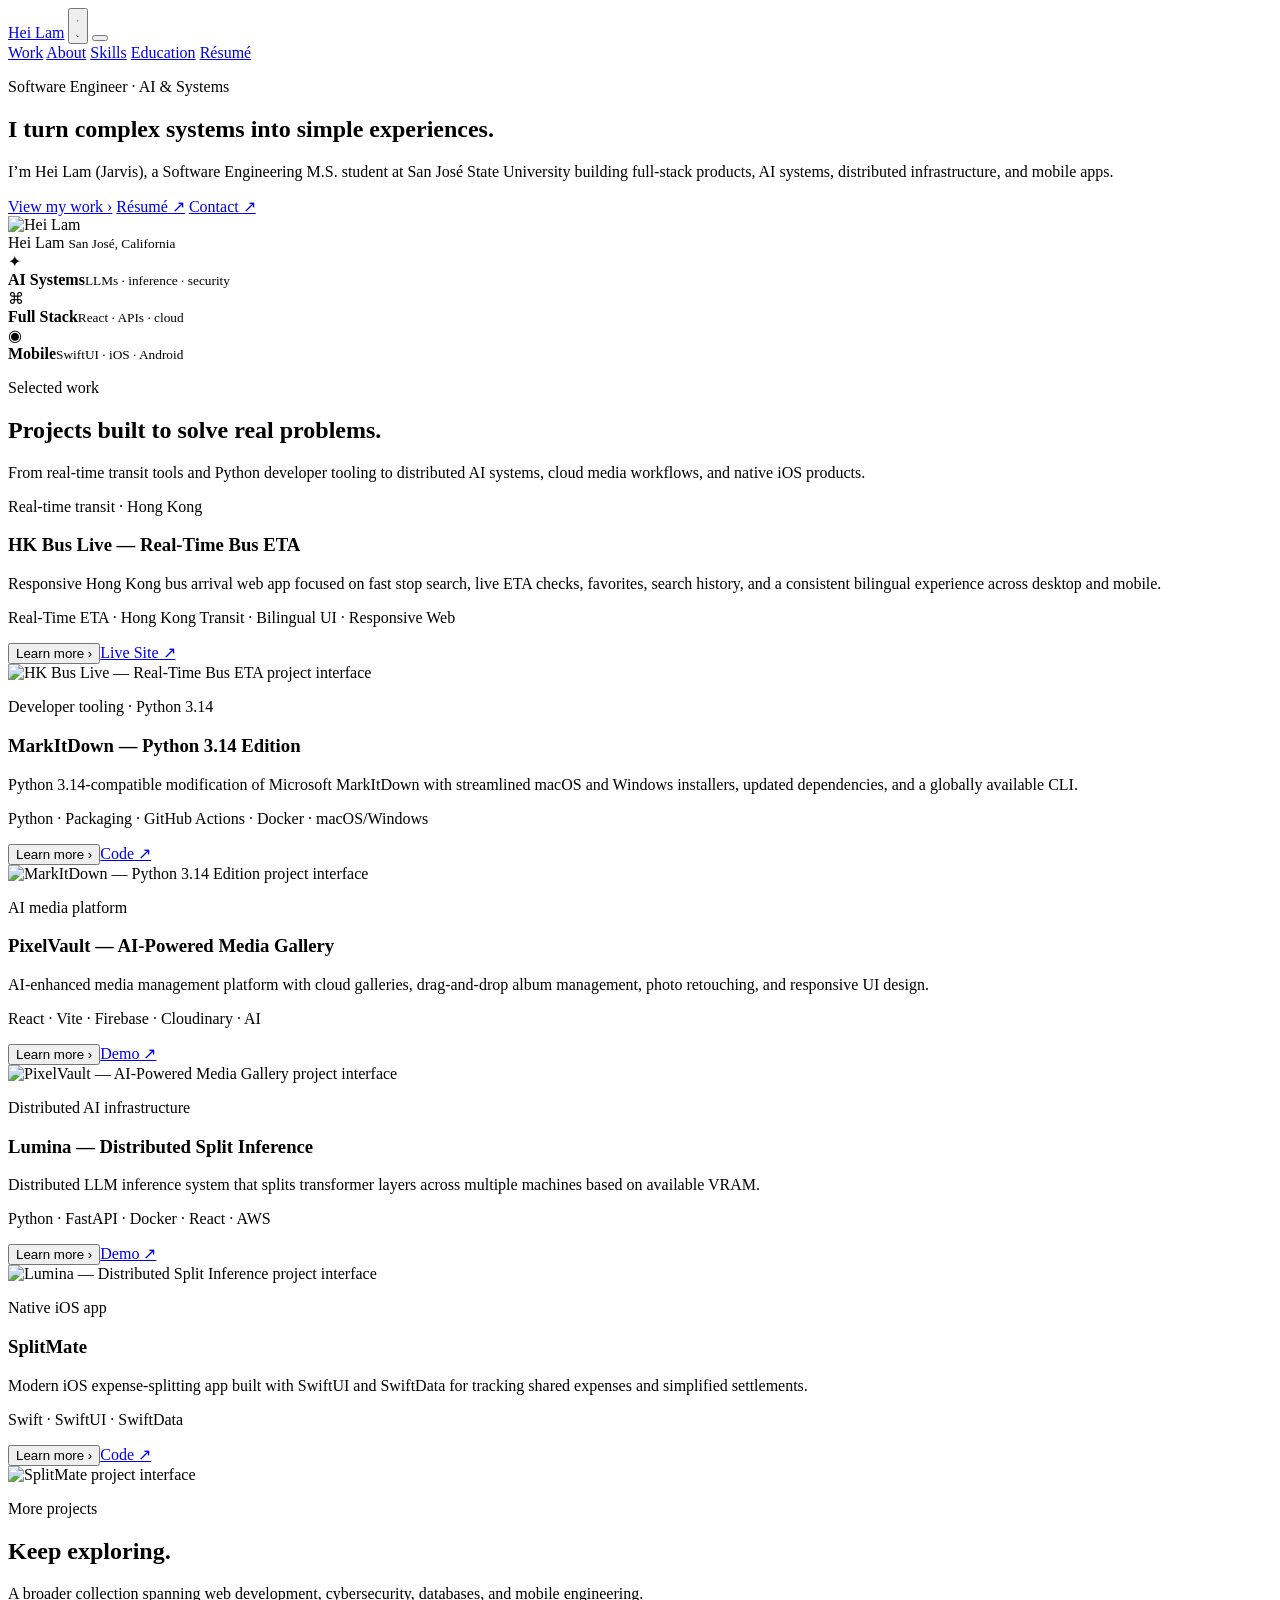
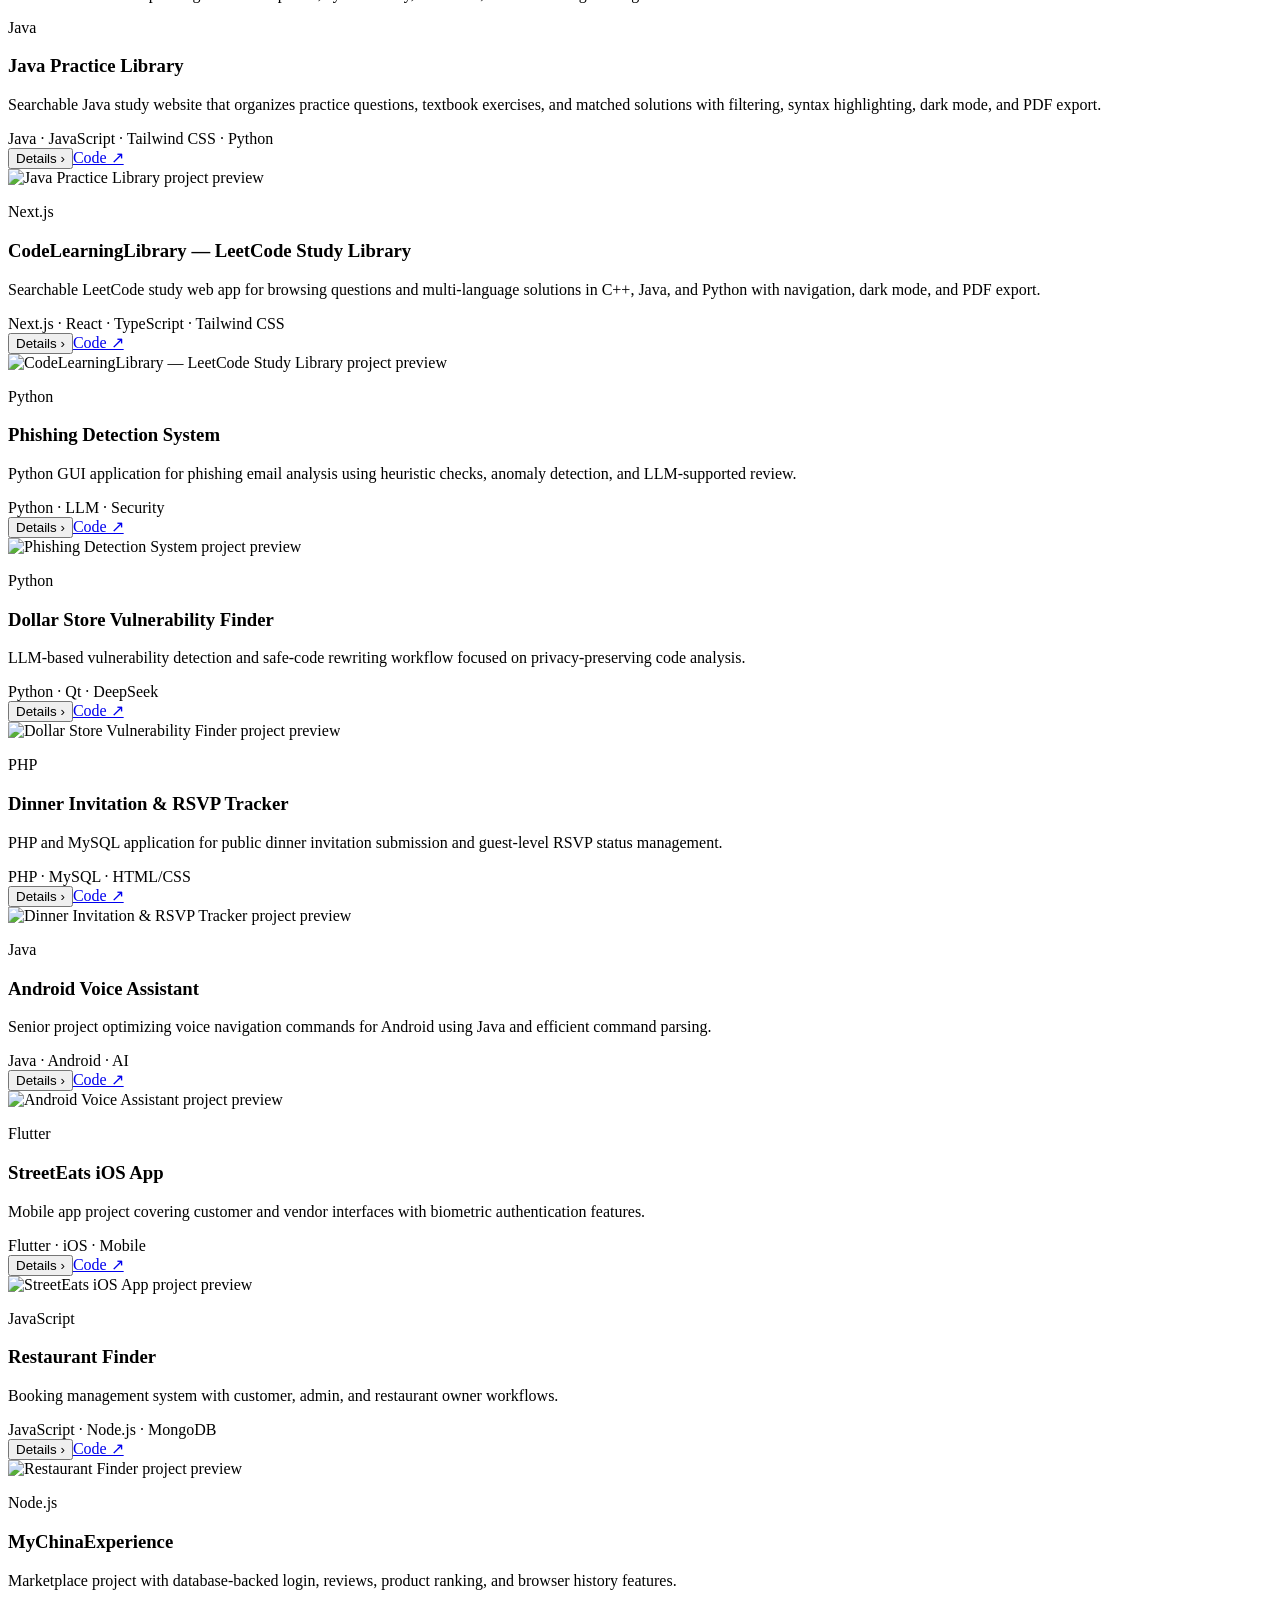
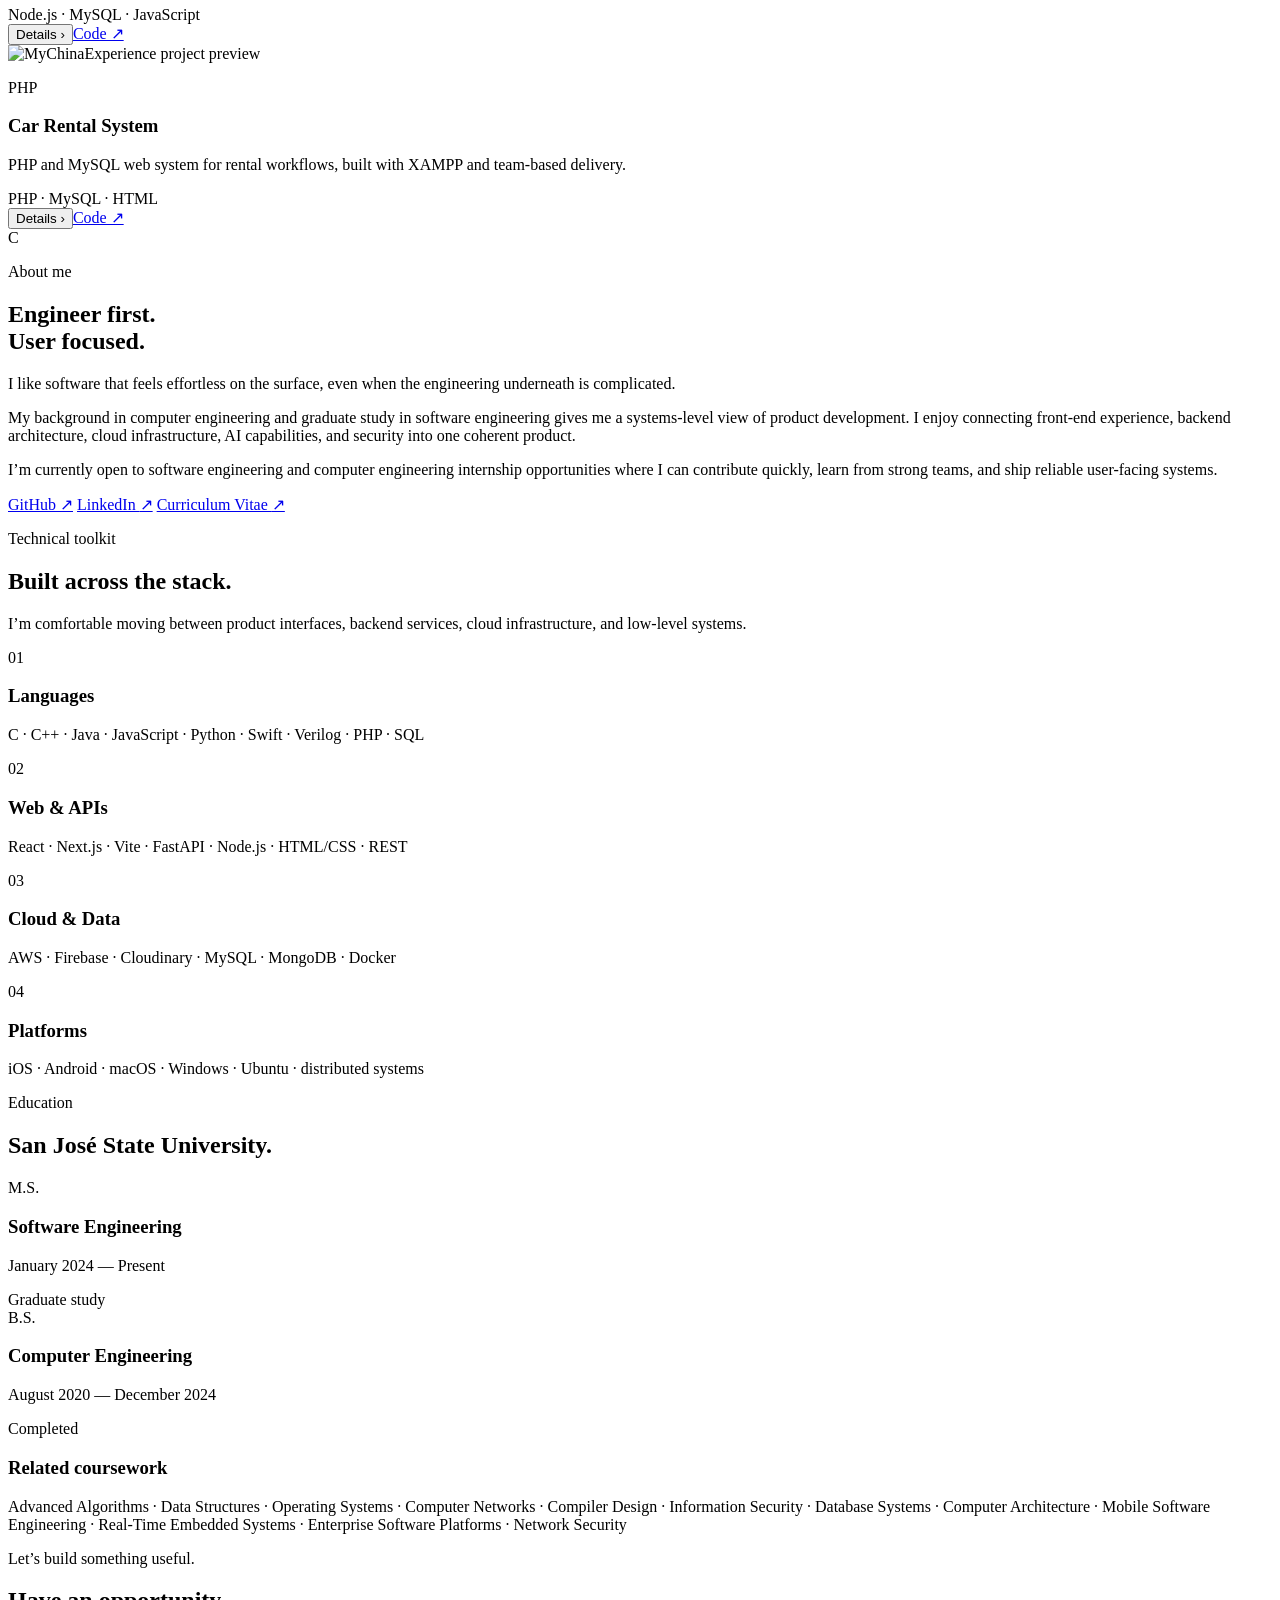
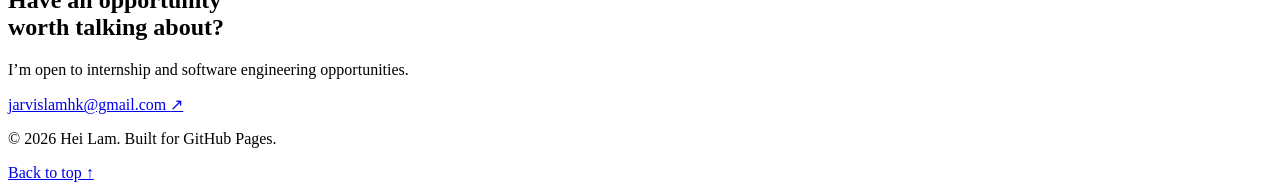
==== index.html @ e93cf6e6 "update" ====
<!DOCTYPE html>
<html lang="en">
<head>
  <meta charset="UTF-8" />
  <meta name="viewport" content="width=device-width, initial-scale=1.0" />
  <meta name="description" content="Hei Lam (Jarvis) — software engineer building AI, cloud, web, mobile, and distributed systems." />
  <meta name="theme-color" content="#f5f5f7" />
  <script>
    (() => {
      const saved = localStorage.getItem('portfolio-theme');
      const preferred = window.matchMedia('(prefers-color-scheme: dark)').matches ? 'dark' : 'light';
      document.documentElement.dataset.theme = saved || preferred;
    })();
  </script>
  <title>Hei Lam — Software Engineer</title>
  <link rel="stylesheet" href="style.css" />
</head>
<body>
  <header class="global-nav" id="top">
    <nav class="nav-shell" aria-label="Main navigation">
      <a class="wordmark" href="#top" aria-label="Hei Lam home">Hei Lam</a>
      <button class="theme-toggle" id="themeToggle" type="button" aria-label="Switch to dark mode" title="Switch to dark mode">
        <svg class="theme-icon theme-icon-sun" viewBox="0 0 24 24" aria-hidden="true">
          <circle cx="12" cy="12" r="3.5"></circle>
          <path d="M12 2v2.2M12 19.8V22M4.93 4.93l1.56 1.56M17.51 17.51l1.56 1.56M2 12h2.2M19.8 12H22M4.93 19.07l1.56-1.56M17.51 6.49l1.56-1.56"></path>
        </svg>
        <svg class="theme-icon theme-icon-moon" viewBox="0 0 24 24" aria-hidden="true">
          <path d="M20.2 15.3A8.4 8.4 0 0 1 8.7 3.8 8.4 8.4 0 1 0 20.2 15.3Z"></path>
        </svg>
      </button>
      <button class="nav-toggle" id="navToggle" aria-expanded="false" aria-controls="navLinks" aria-label="Open navigation">
        <span></span><span></span>
      </button>
      <div class="nav-links" id="navLinks">
        <a href="#work">Work</a>
        <a href="#about">About</a>
        <a href="#skills">Skills</a>
        <a href="#education">Education</a>
        <a href="resume.html" target="_blank" rel="noopener">Résumé</a>
      </div>
    </nav>
  </header>

  <main>
    <section class="hero section" aria-labelledby="hero-title">
      <div class="hero-copy reveal">
        <p class="kicker">Software Engineer · AI & Systems</p>
        <h1 id="hero-title">I turn complex systems into <span class="gradient-text">simple experiences.</span></h1>
        <p class="hero-lede">I’m Hei Lam (Jarvis), a Software Engineering M.S. student at San José State University building full-stack products, AI systems, distributed infrastructure, and mobile apps.</p>
        <div class="hero-links">
          <a class="link-pill primary-pill" href="#work">View my work <span aria-hidden="true">›</span></a>
          <a class="text-link" href="resume.pdf" target="_blank" rel="noopener">Résumé <span aria-hidden="true">↗</span></a>
          <a class="text-link" href="mailto:jarvislamhk@gmail.com">Contact <span aria-hidden="true">↗</span></a>
        </div>
      </div>

      <div class="hero-stage reveal" aria-label="Portrait and technical focus areas">
        <div class="hero-halo hero-halo-one"></div>
        <div class="hero-halo hero-halo-two"></div>
        <div class="portrait-frame">
          <img src="headshot.jpg" alt="Hei Lam" />
          <div class="portrait-caption">
            <span>Hei Lam</span>
            <small>San José, California</small>
          </div>
        </div>
        <div class="floating-card card-ai">
          <span class="floating-icon">✦</span>
          <div><strong>AI Systems</strong><small>LLMs · inference · security</small></div>
        </div>
        <div class="floating-card card-stack">
          <span class="floating-icon">⌘</span>
          <div><strong>Full Stack</strong><small>React · APIs · cloud</small></div>
        </div>
        <div class="floating-card card-mobile">
          <span class="floating-icon">◉</span>
          <div><strong>Mobile</strong><small>SwiftUI · iOS · Android</small></div>
        </div>
      </div>
    </section>

    <section class="work-section" id="work" aria-labelledby="work-title">
      <div class="section-heading content-width reveal">
        <p class="kicker">Selected work</p>
        <h2 id="work-title">Projects built to solve real problems.</h2>
        <p>From real-time transit tools and Python developer tooling to distributed AI systems, cloud media workflows, and native iOS products.</p>
      </div>
      <div class="feature-stack" id="featuredProjects"></div>
    </section>

    <section class="more-work section-soft" aria-labelledby="more-work-title">
      <div class="content-width">
        <div class="split-heading reveal">
          <div>
            <p class="kicker">More projects</p>
            <h2 id="more-work-title">Keep exploring.</h2>
          </div>
          <p>A broader collection spanning web development, cybersecurity, databases, and mobile engineering.</p>
        </div>
        <div class="project-grid" id="projectGrid"></div>
      </div>
    </section>

    <section class="about section" id="about" aria-labelledby="about-title">
      <div class="content-width about-layout">
        <div class="about-sticky reveal">
          <p class="kicker">About me</p>
          <h2 id="about-title">Engineer first.<br />User focused.</h2>
        </div>
        <div class="about-copy reveal">
          <p class="about-lead">I like software that feels effortless on the surface, even when the engineering underneath is complicated.</p>
          <p>My background in computer engineering and graduate study in software engineering gives me a systems-level view of product development. I enjoy connecting front-end experience, backend architecture, cloud infrastructure, AI capabilities, and security into one coherent product.</p>
          <p>I’m currently open to software engineering and computer engineering internship opportunities where I can contribute quickly, learn from strong teams, and ship reliable user-facing systems.</p>
          <div class="about-actions">
            <a class="text-link" href="https://github.com/JarvisLam-LemonCEO" target="_blank" rel="noopener">GitHub <span aria-hidden="true">↗</span></a>
            <a class="text-link" href="https://www.linkedin.com/in/hei-lam-643738223/" target="_blank" rel="noopener">LinkedIn <span aria-hidden="true">↗</span></a>
            <a class="text-link" href="cv.html" target="_blank" rel="noopener">Curriculum Vitae <span aria-hidden="true">↗</span></a>
          </div>
        </div>
      </div>
    </section>

    <section class="skills section-dark" id="skills" aria-labelledby="skills-title">
      <div class="content-width">
        <div class="section-heading light reveal">
          <p class="kicker">Technical toolkit</p>
          <h2 id="skills-title">Built across the stack.</h2>
          <p>I’m comfortable moving between product interfaces, backend services, cloud infrastructure, and low-level systems.</p>
        </div>
        <div class="skill-grid reveal">
          <article><span>01</span><h3>Languages</h3><p>C · C++ · Java · JavaScript · Python · Swift · Verilog · PHP · SQL</p></article>
          <article><span>02</span><h3>Web & APIs</h3><p>React · Next.js · Vite · FastAPI · Node.js · HTML/CSS · REST</p></article>
          <article><span>03</span><h3>Cloud & Data</h3><p>AWS · Firebase · Cloudinary · MySQL · MongoDB · Docker</p></article>
          <article><span>04</span><h3>Platforms</h3><p>iOS · Android · macOS · Windows · Ubuntu · distributed systems</p></article>
        </div>
      </div>
    </section>

    <section class="education section" id="education" aria-labelledby="education-title">
      <div class="content-width">
        <div class="section-heading reveal">
          <p class="kicker">Education</p>
          <h2 id="education-title">San José State University.</h2>
        </div>
        <div class="education-list reveal">
          <article>
            <div class="degree-mark">M.S.</div>
            <div><h3>Software Engineering</h3><p>January 2024 — Present</p></div>
            <span class="edu-note">Graduate study</span>
          </article>
          <article>
            <div class="degree-mark">B.S.</div>
            <div><h3>Computer Engineering</h3><p>August 2020 — December 2024</p></div>
            <span class="edu-note">Completed</span>
          </article>
        </div>
        <div class="coursework reveal">
          <h3>Related coursework</h3>
          <p>Advanced Algorithms · Data Structures · Operating Systems · Computer Networks · Compiler Design · Information Security · Database Systems · Computer Architecture · Mobile Software Engineering · Real-Time Embedded Systems · Enterprise Software Platforms · Network Security</p>
        </div>
      </div>
    </section>

    <section class="contact section" id="contact" aria-labelledby="contact-title">
      <div class="contact-card reveal">
        <p class="kicker">Let’s build something useful.</p>
        <h2 id="contact-title">Have an opportunity<br />worth talking about?</h2>
        <p>I’m open to internship and software engineering opportunities.</p>
        <a class="link-pill contact-pill" href="mailto:jarvislamhk@gmail.com">jarvislamhk@gmail.com <span aria-hidden="true">↗</span></a>
      </div>
    </section>
  </main>

  <footer class="footer">
    <div class="content-width footer-inner">
      <p>© <span id="year"></span> Hei Lam. Built for GitHub Pages.</p>
      <div><a href="#top">Back to top ↑</a></div>
    </div>
  </footer>

  <dialog class="project-modal" id="projectModal" aria-labelledby="modalTitle">
    <button class="modal-close" id="modalClose" aria-label="Close project details">×</button>
    <div class="modal-media" id="modalMedia"></div>
    <div class="modal-body">
      <p class="kicker" id="modalTags"></p>
      <h2 id="modalTitle"></h2>
      <p class="modal-summary" id="modalSummary"></p>
      <ul id="modalDetails"></ul>
      <div class="modal-links" id="modalLinks"></div>
    </div>
  </dialog>

  <script src="script.js"></script>
</body>
</html>
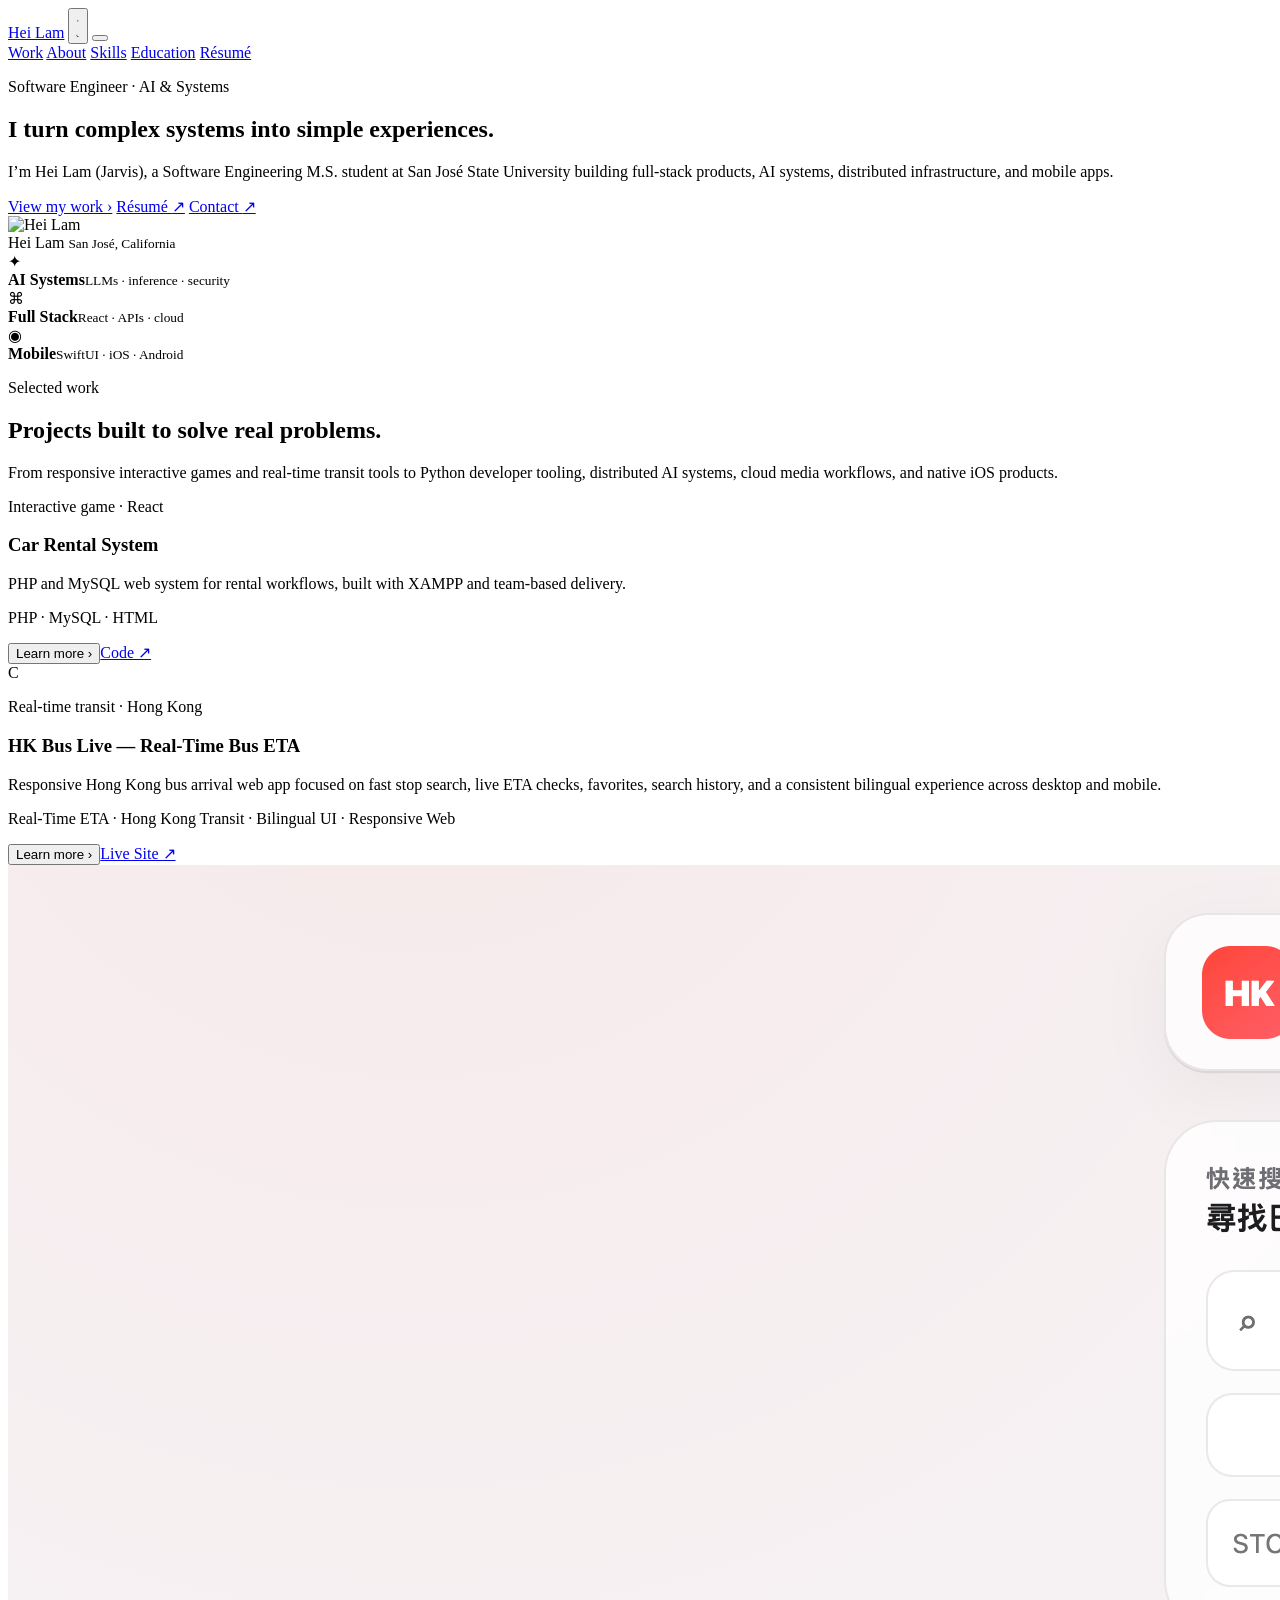
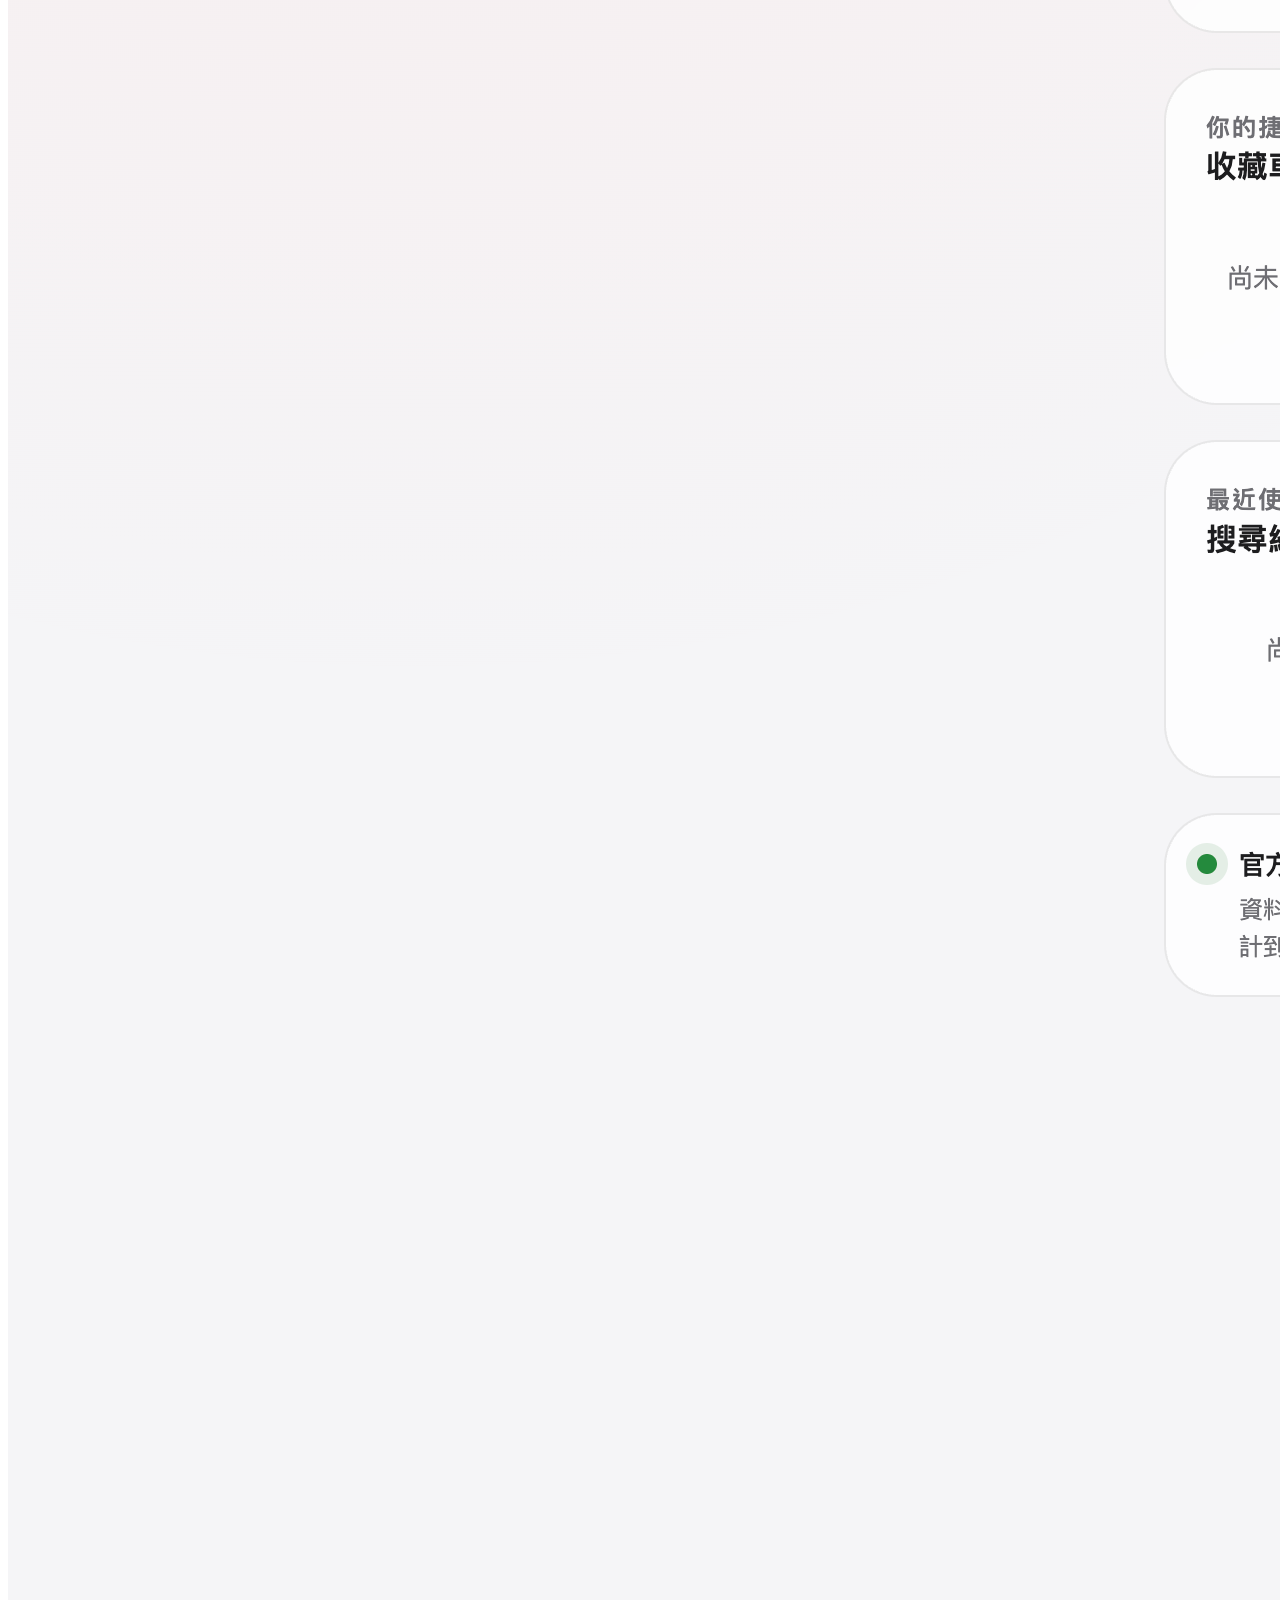
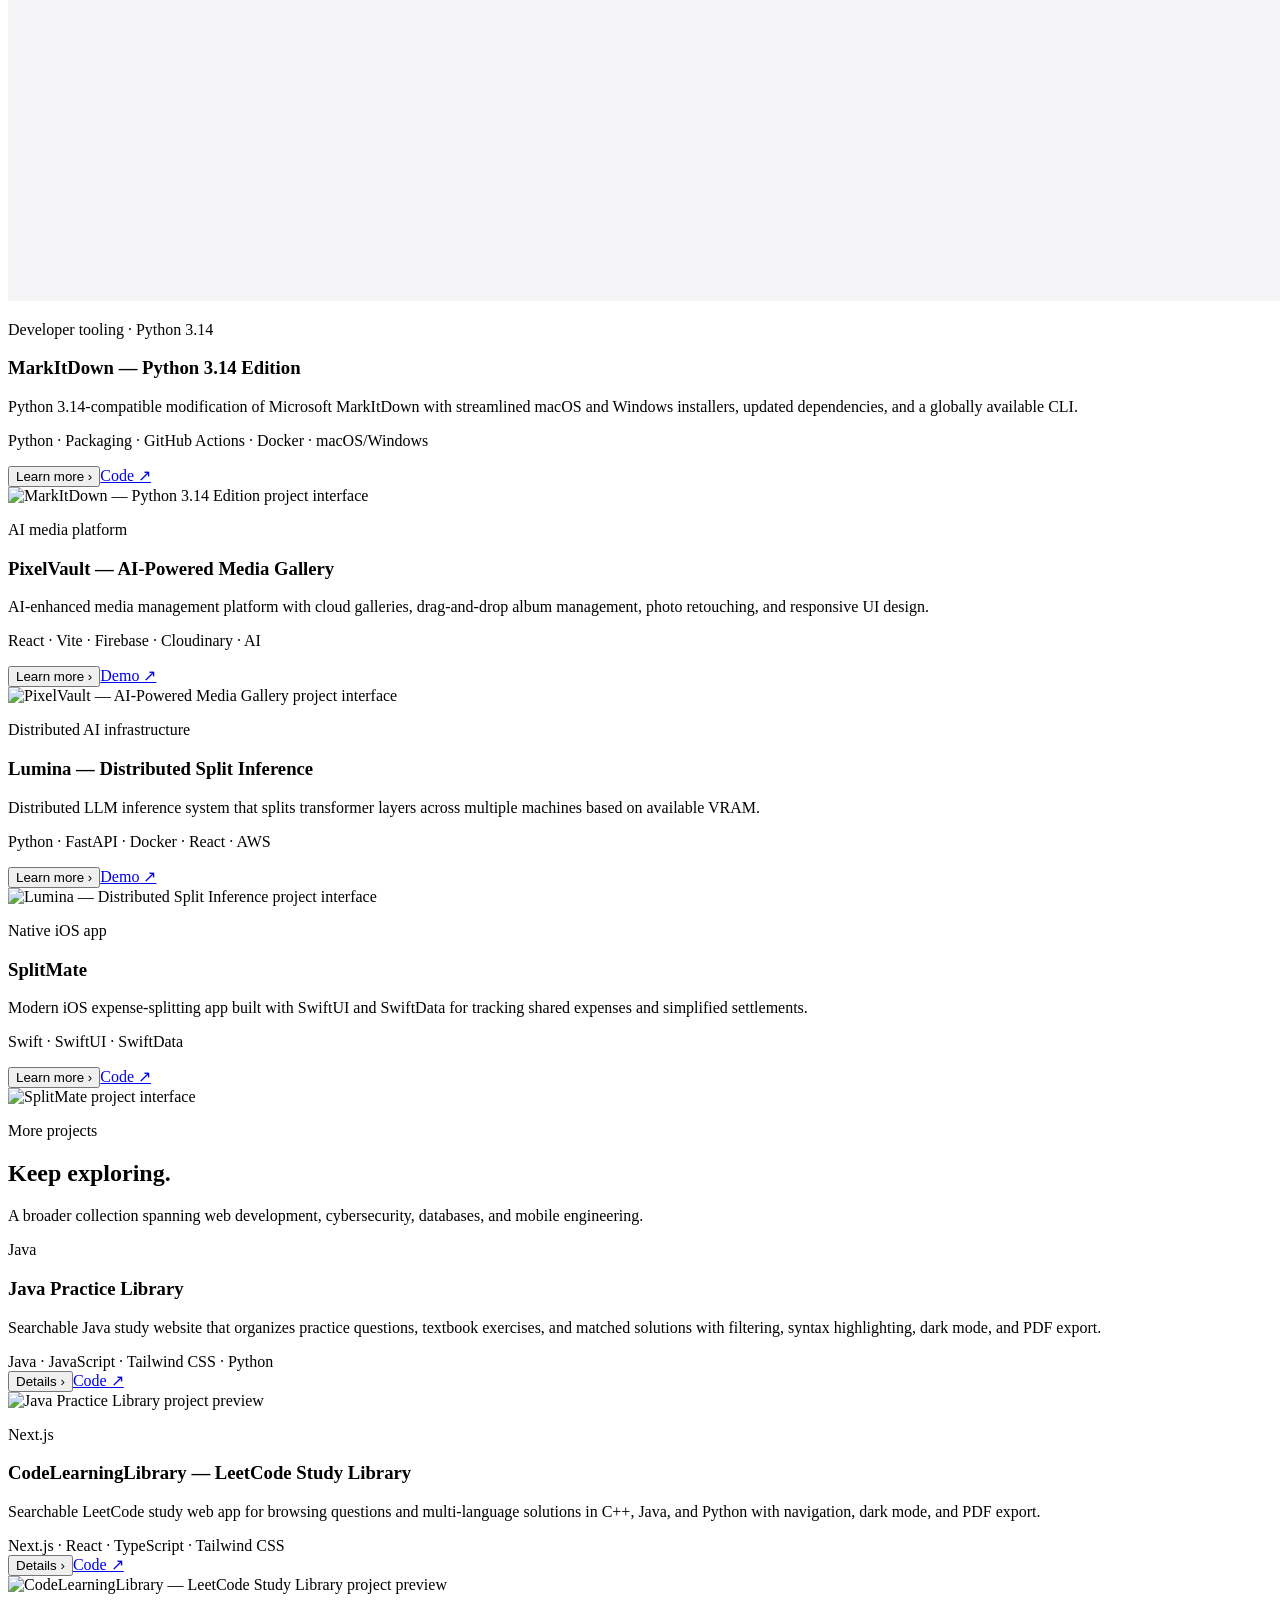
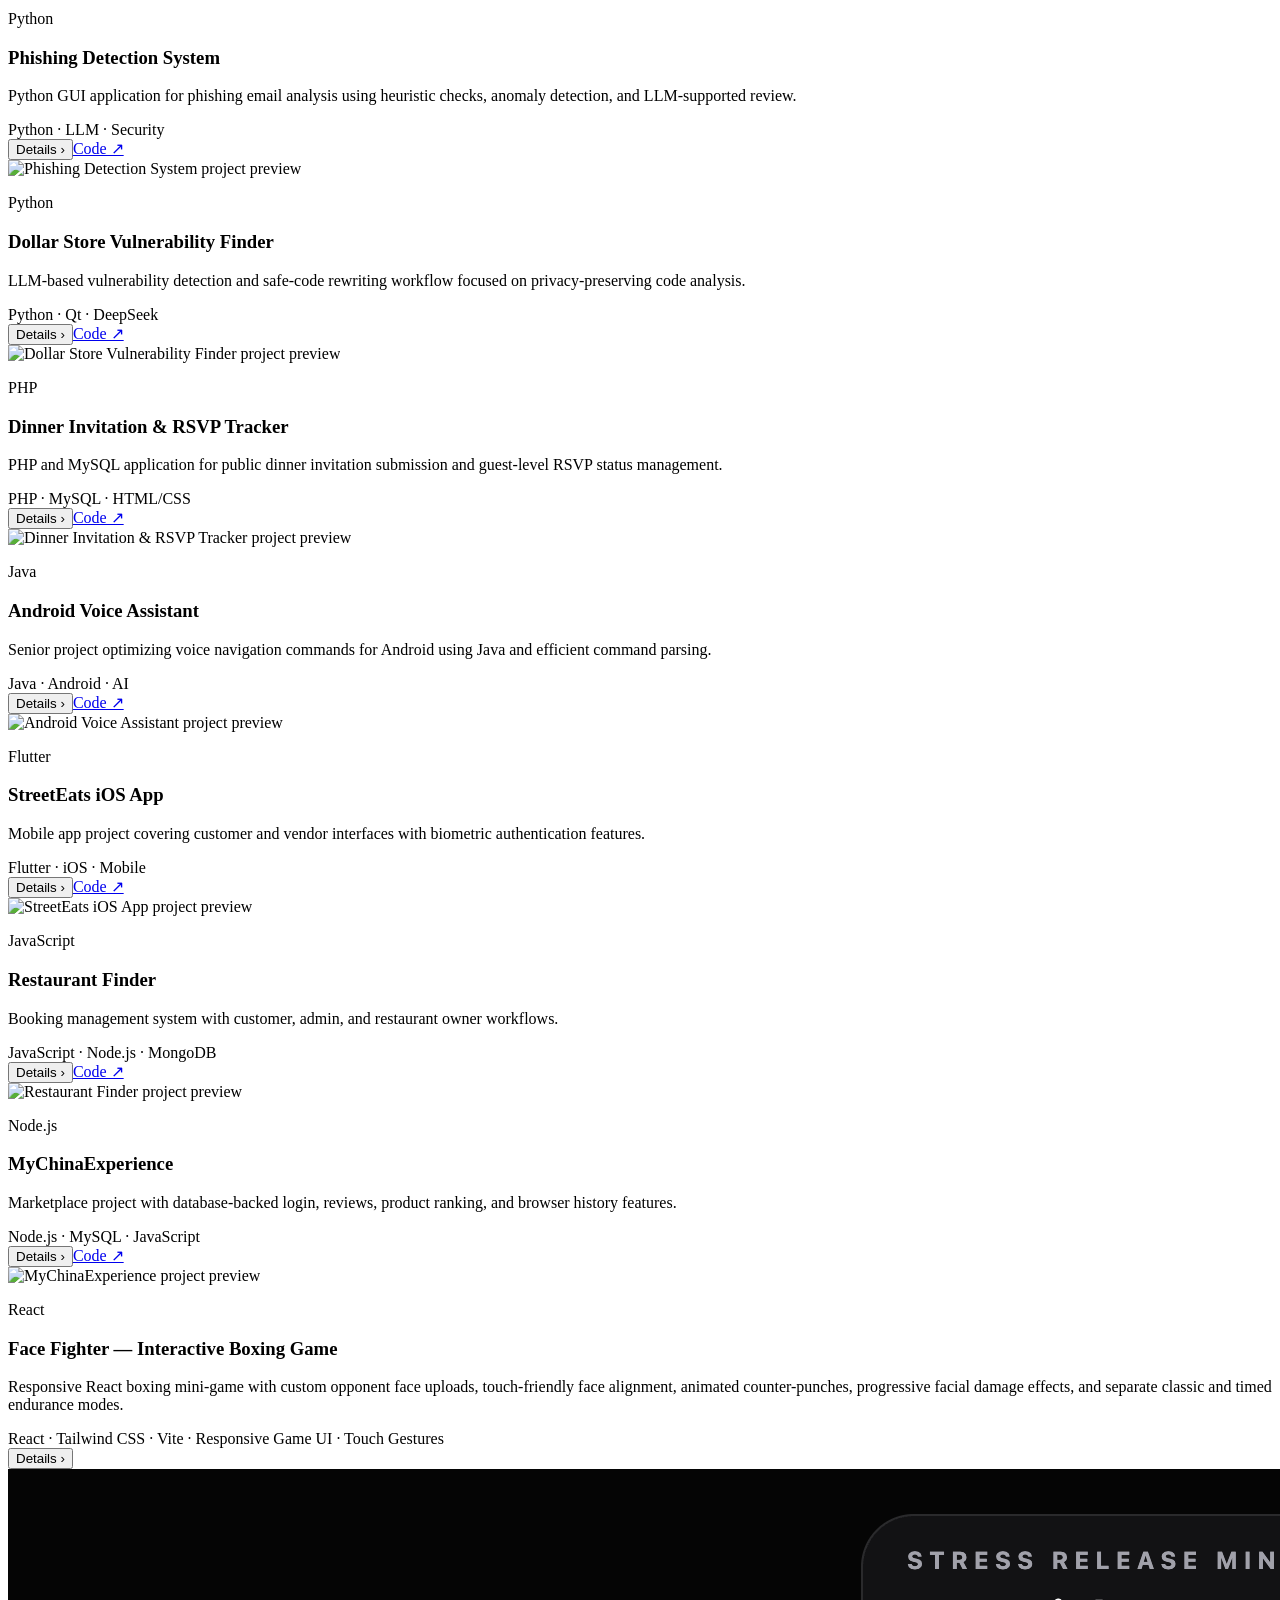
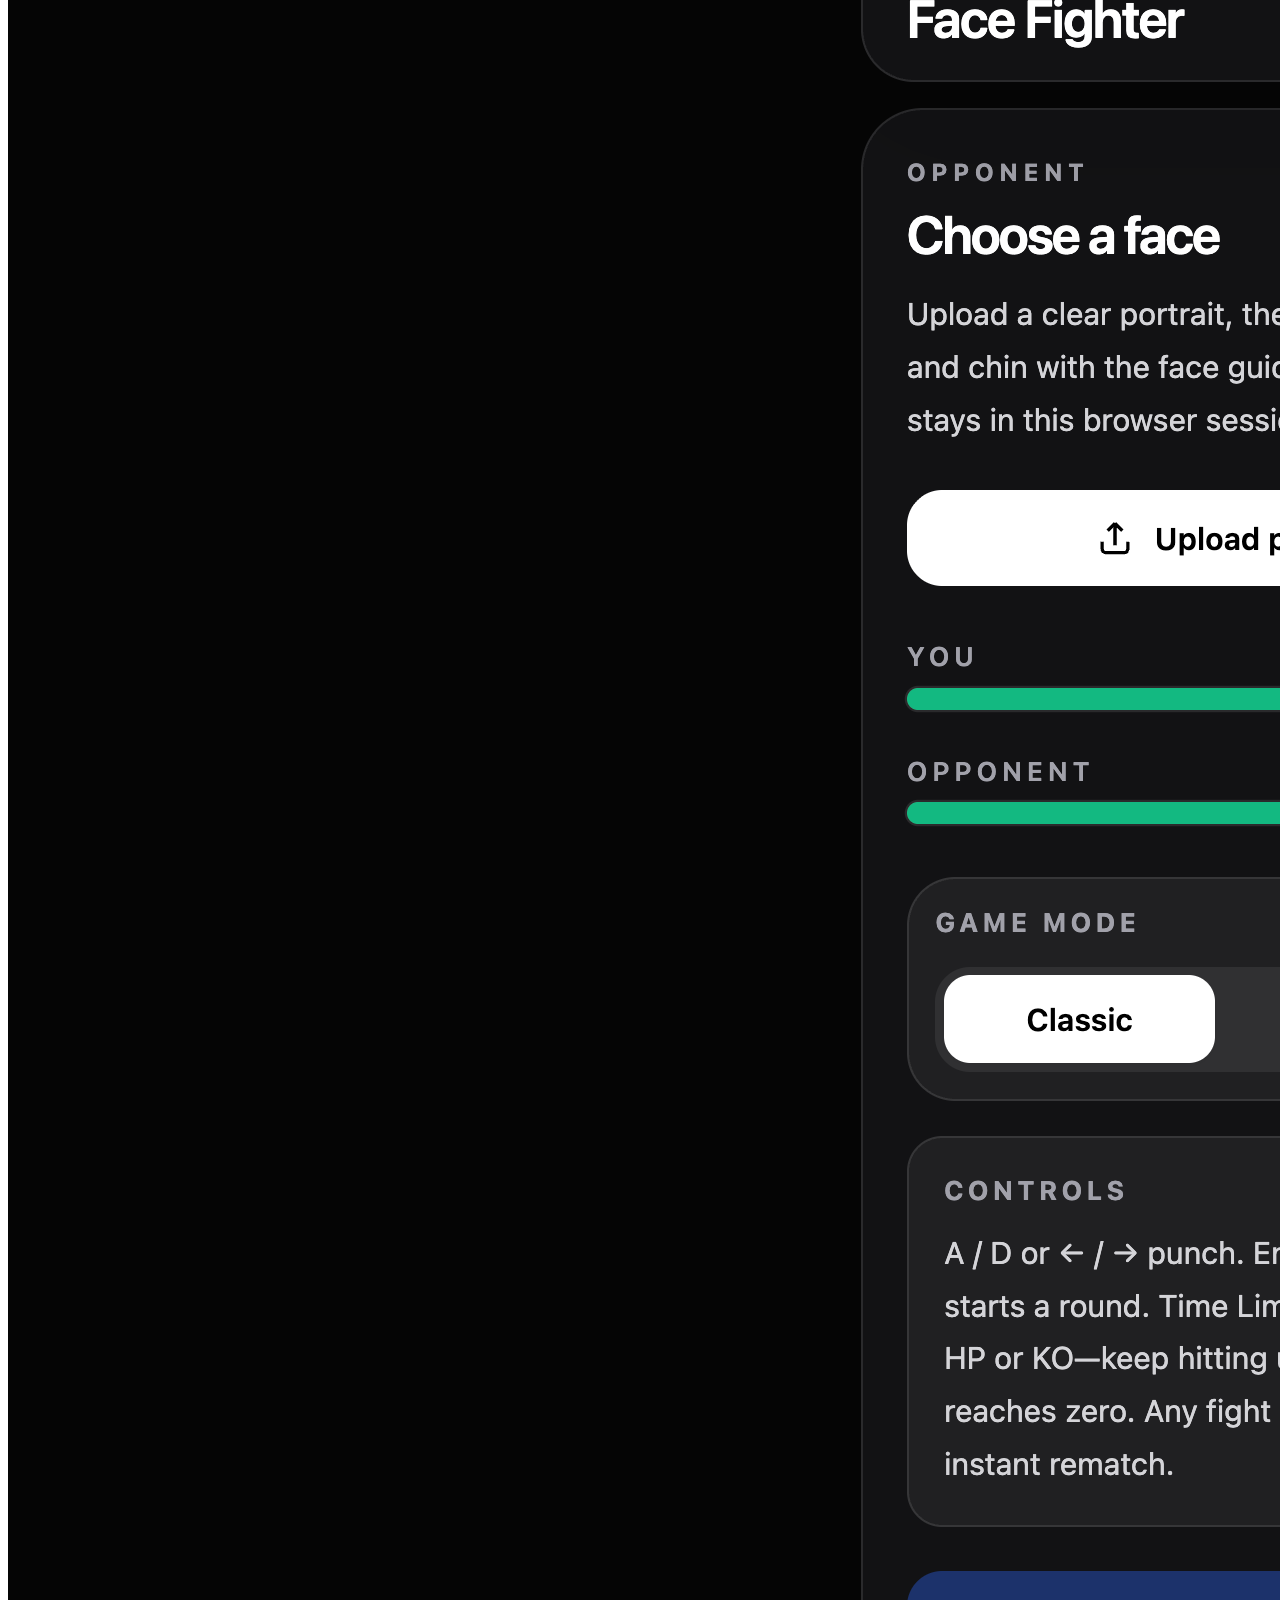
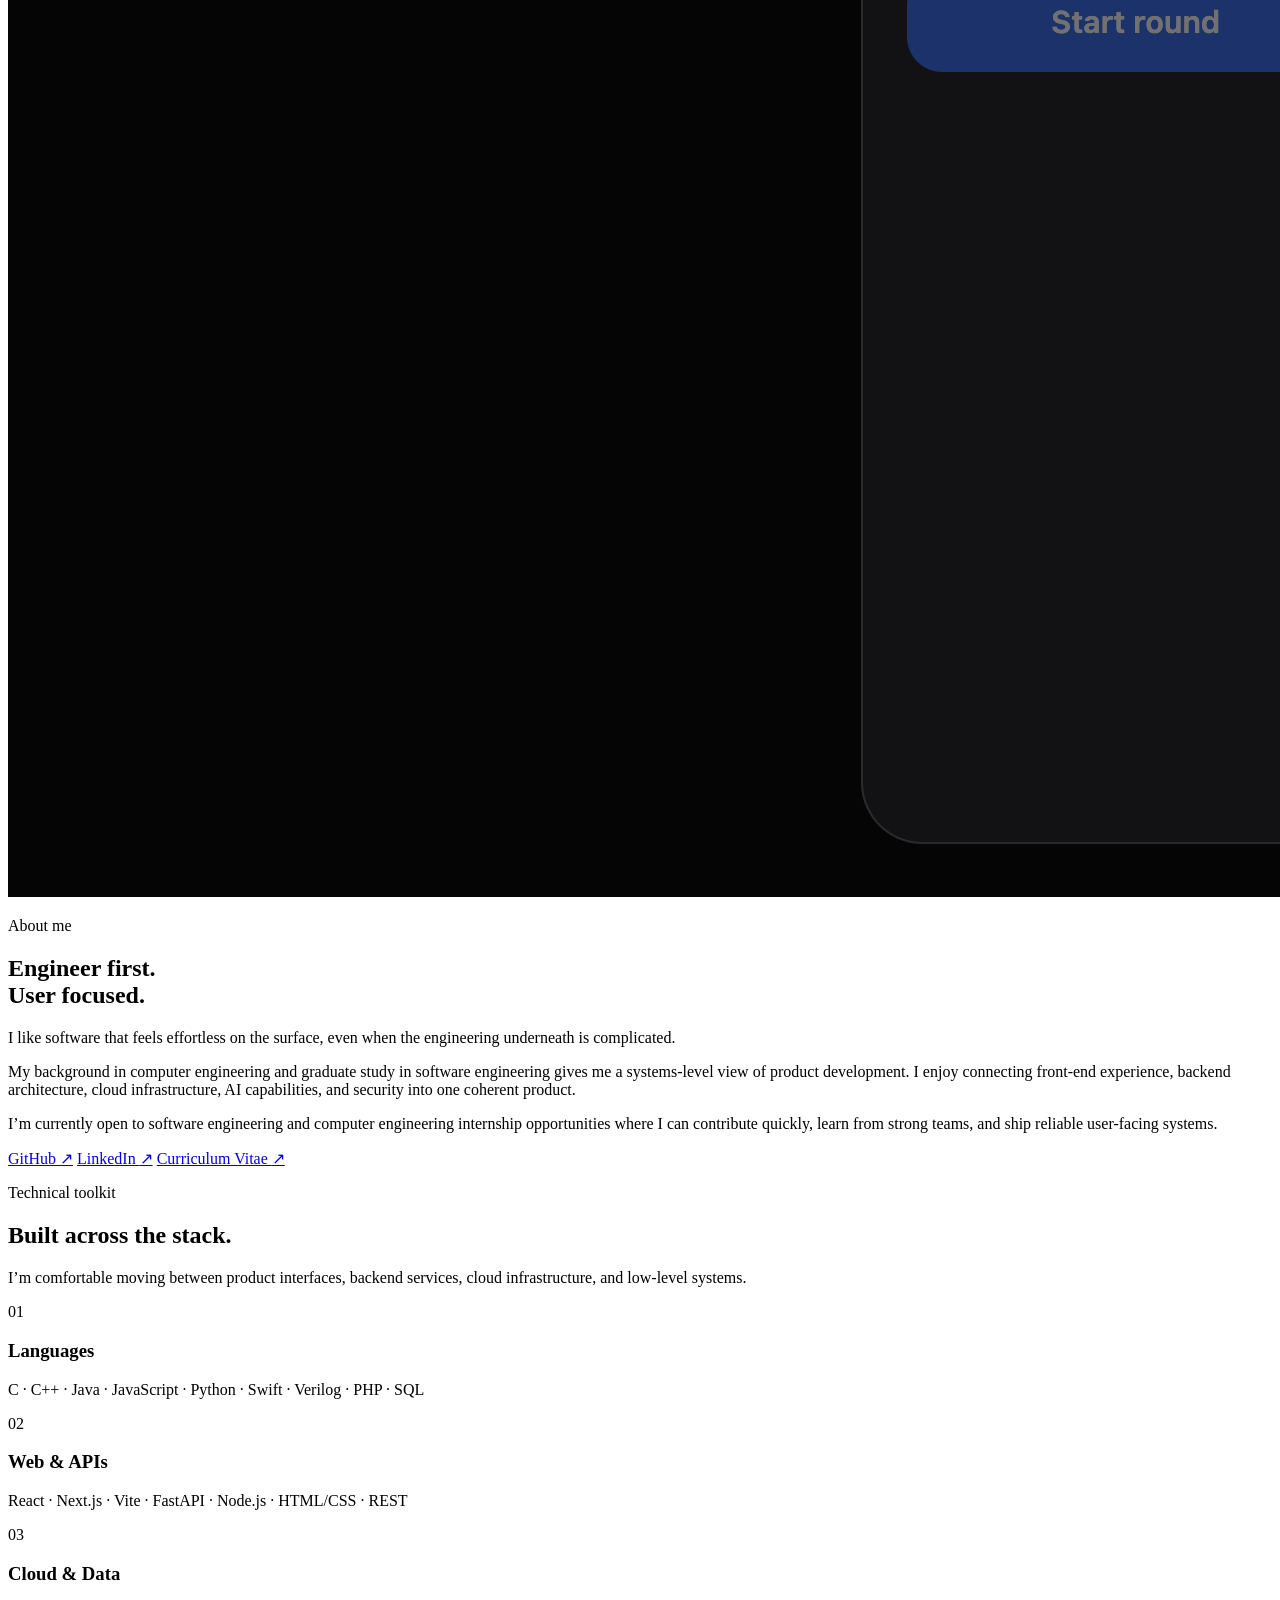
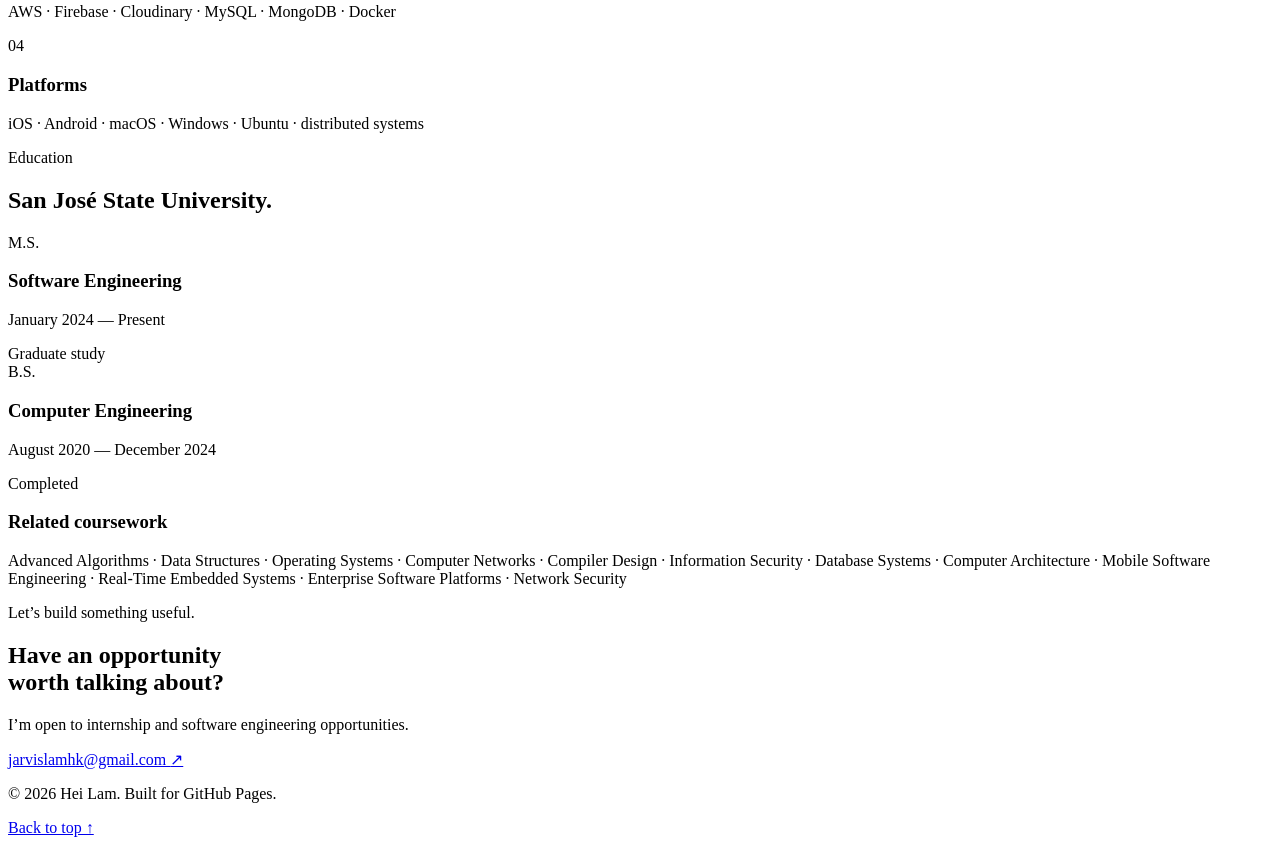
==== commit acee8285: "upload" ====
--- a/index.html
+++ b/index.html
@@ -83,7 +83,7 @@
       <div class="section-heading content-width reveal">
         <p class="kicker">Selected work</p>
         <h2 id="work-title">Projects built to solve real problems.</h2>
-        <p>From real-time transit tools and Python developer tooling to distributed AI systems, cloud media workflows, and native iOS products.</p>
+        <p>From responsive interactive games and real-time transit tools to Python developer tooling, distributed AI systems, cloud media workflows, and native iOS products.</p>
       </div>
       <div class="feature-stack" id="featuredProjects"></div>
     </section>
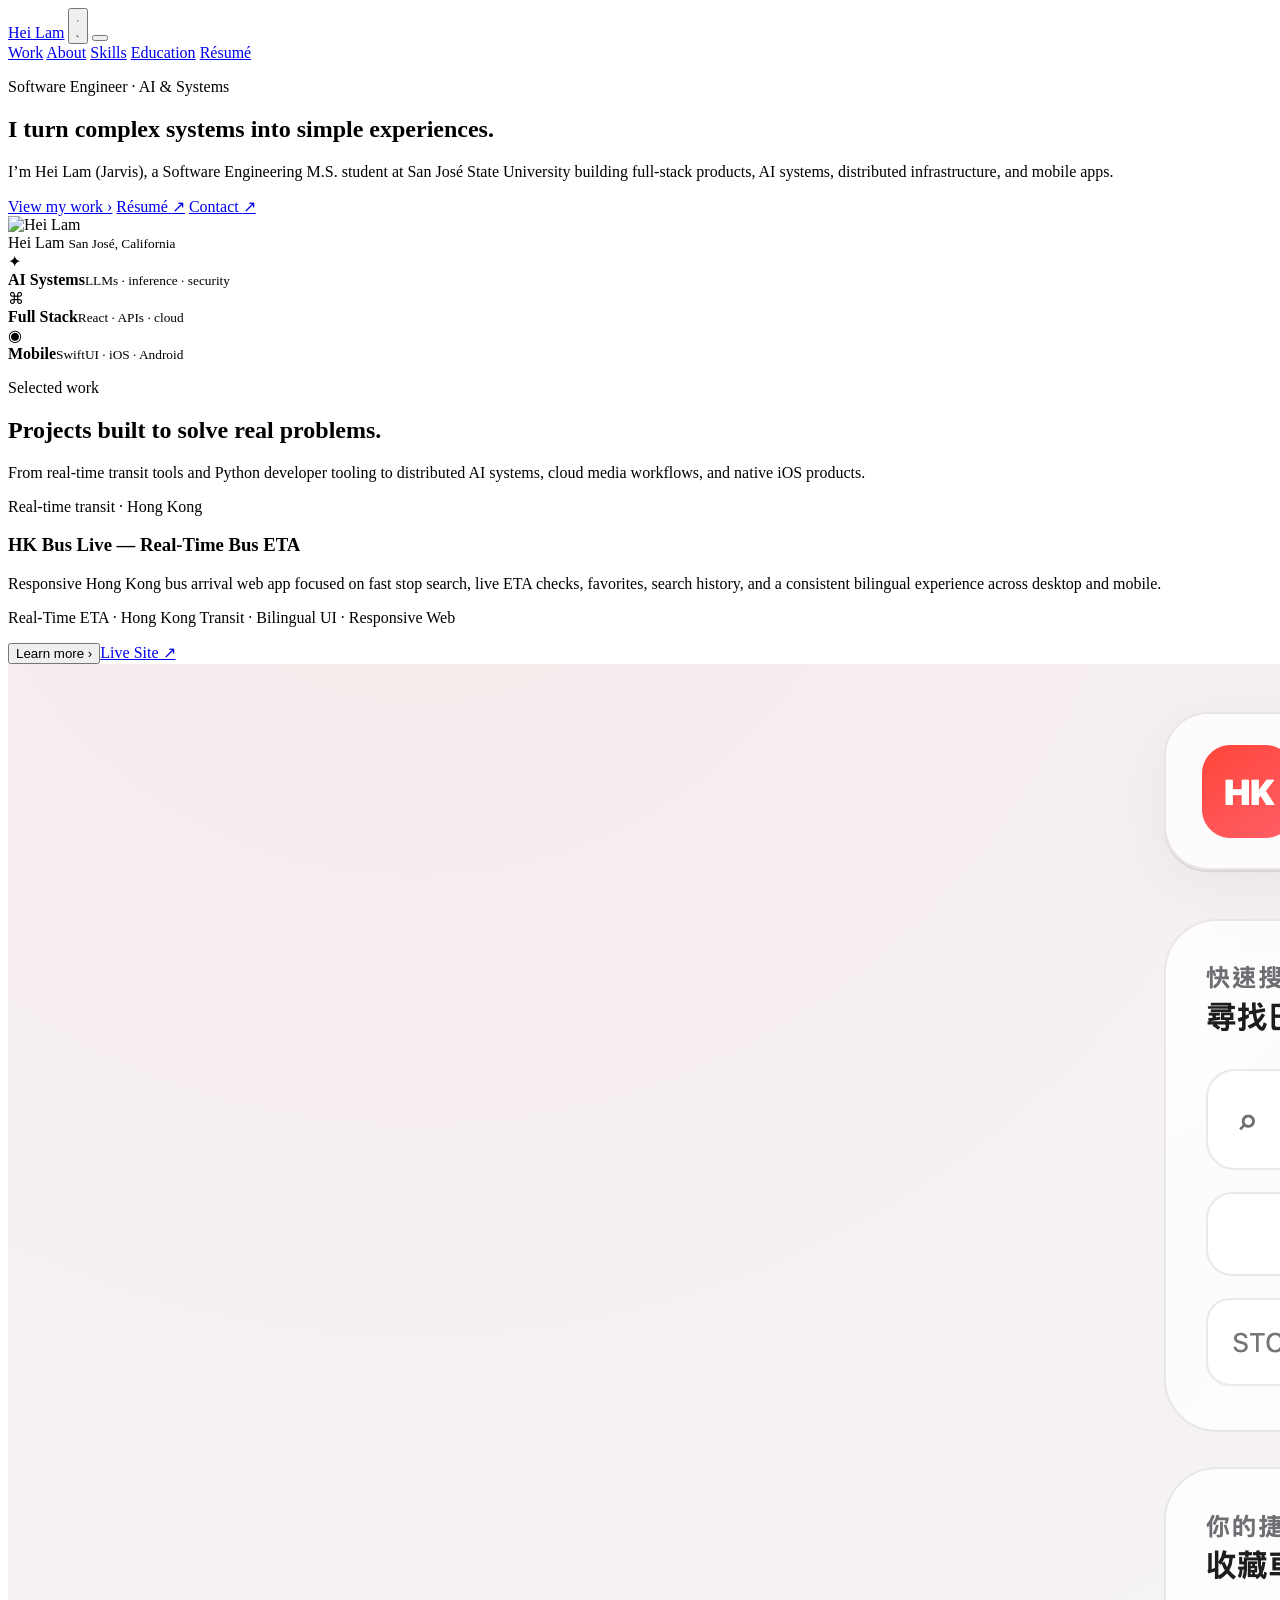
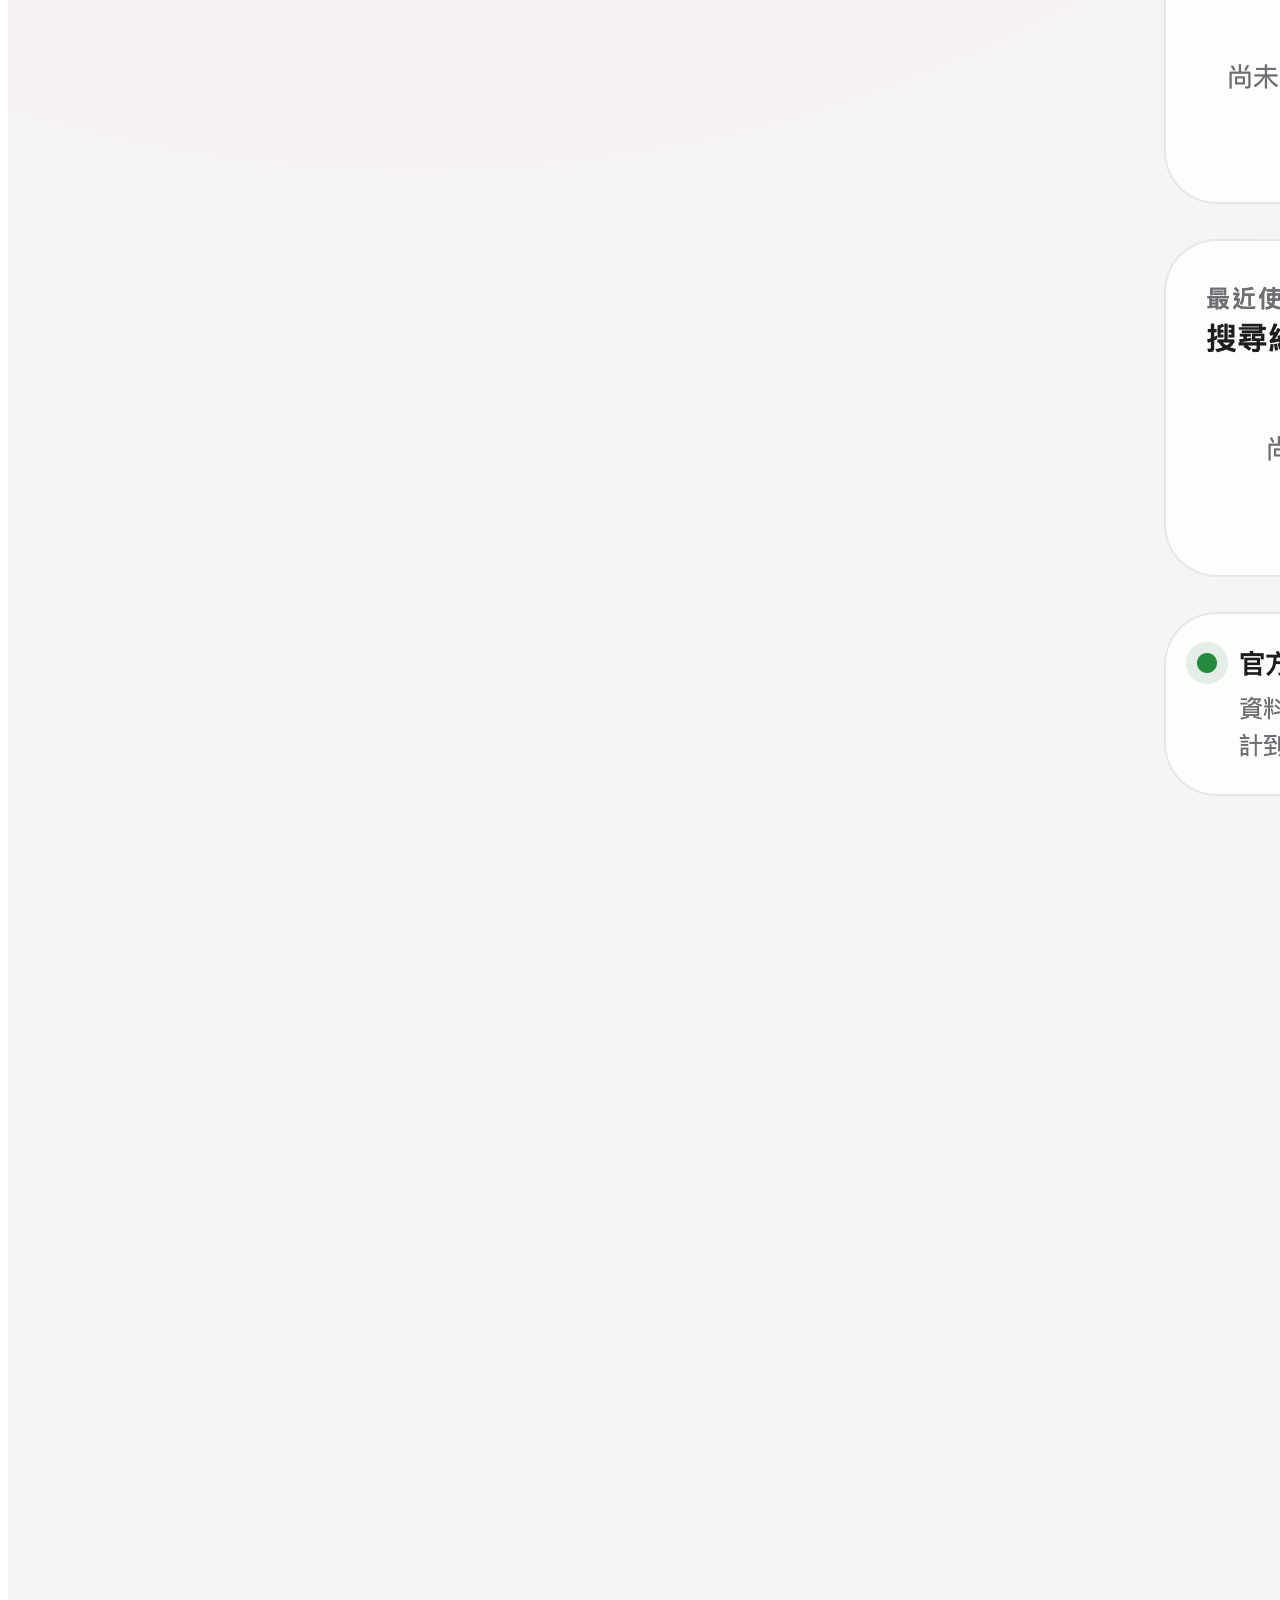
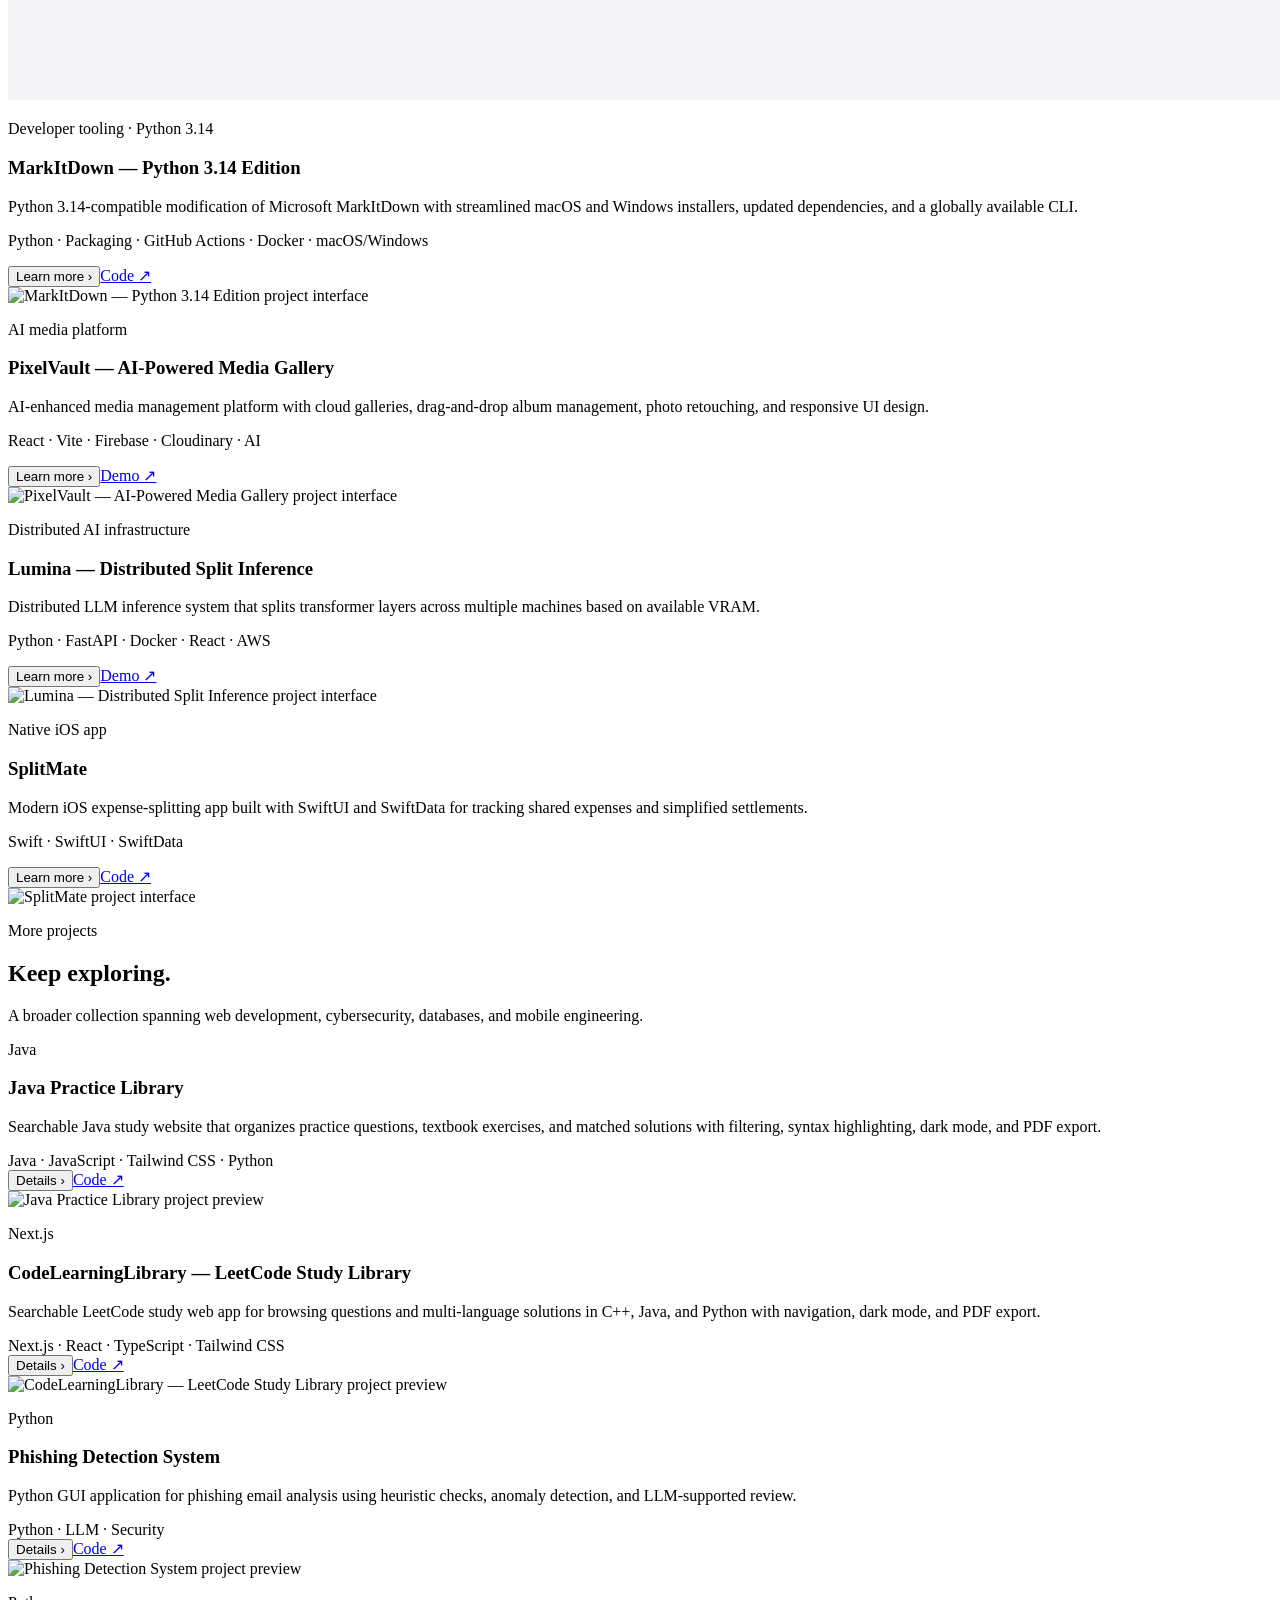
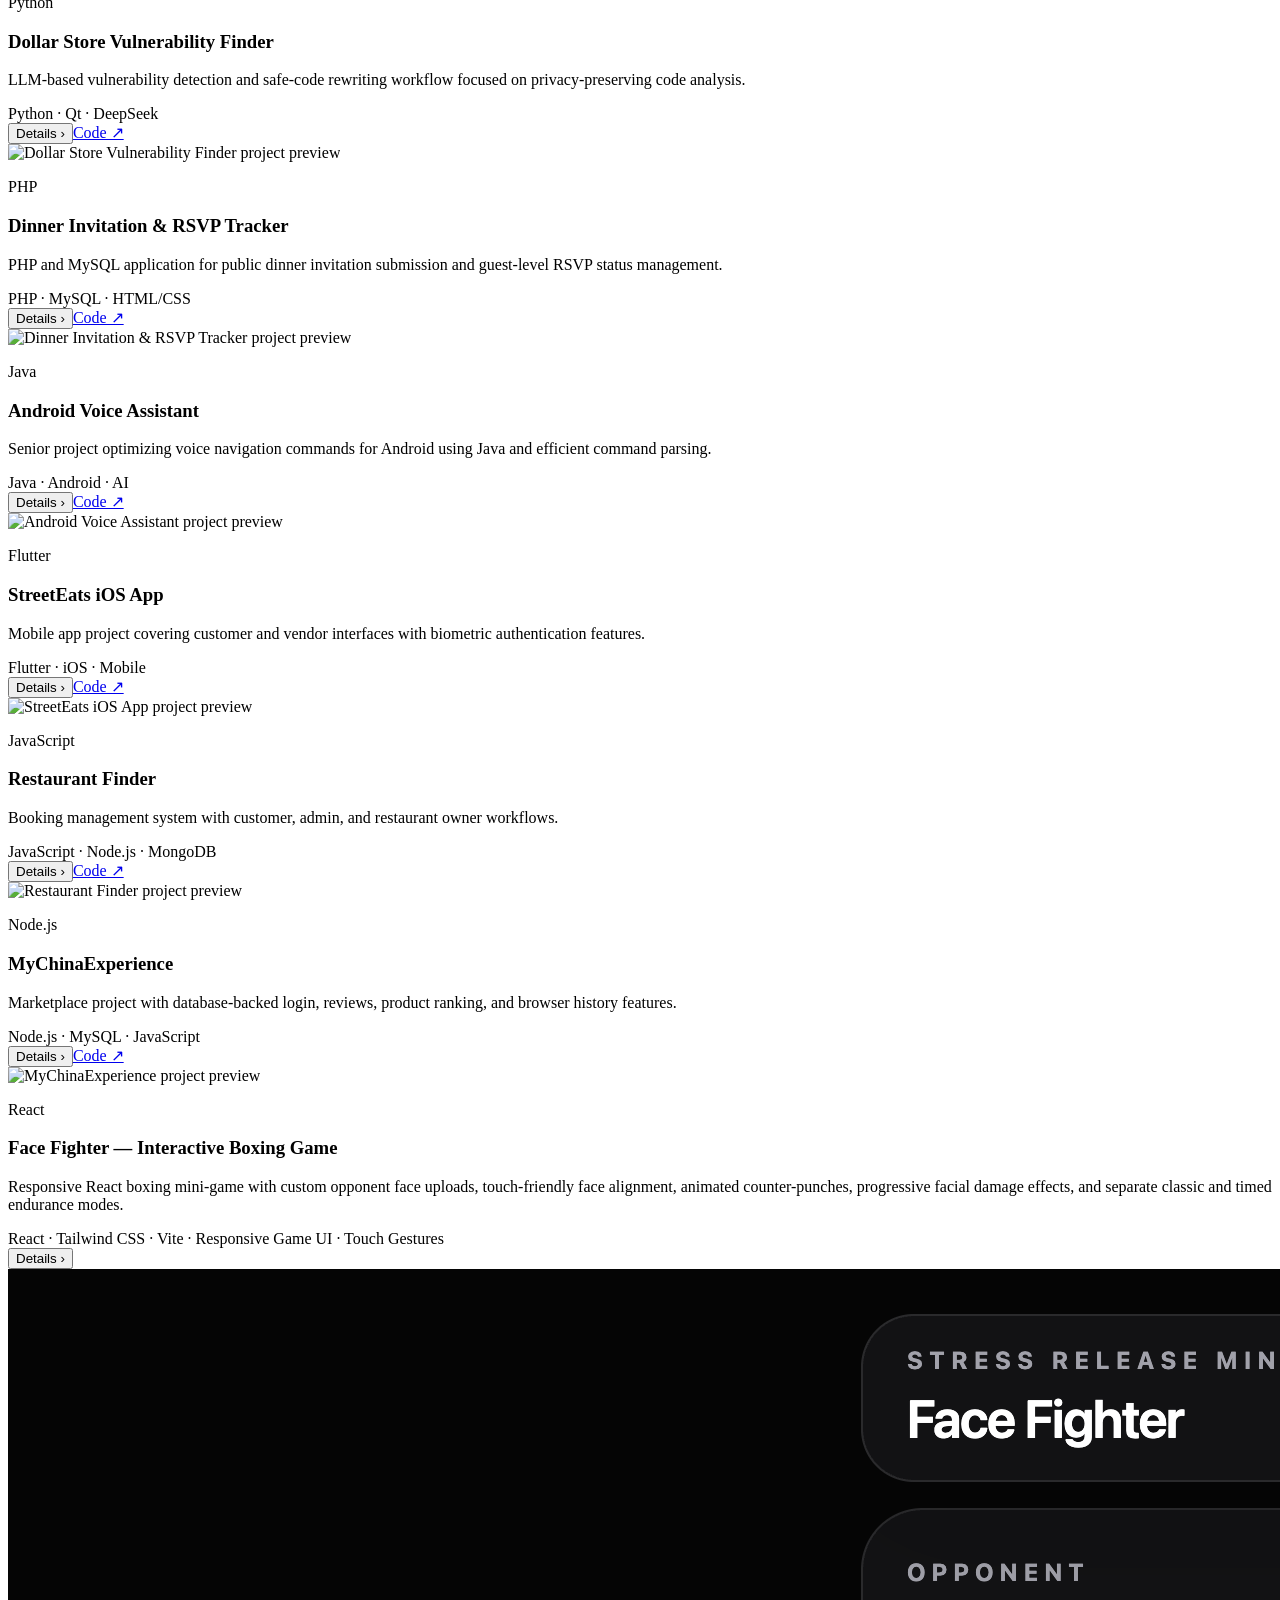
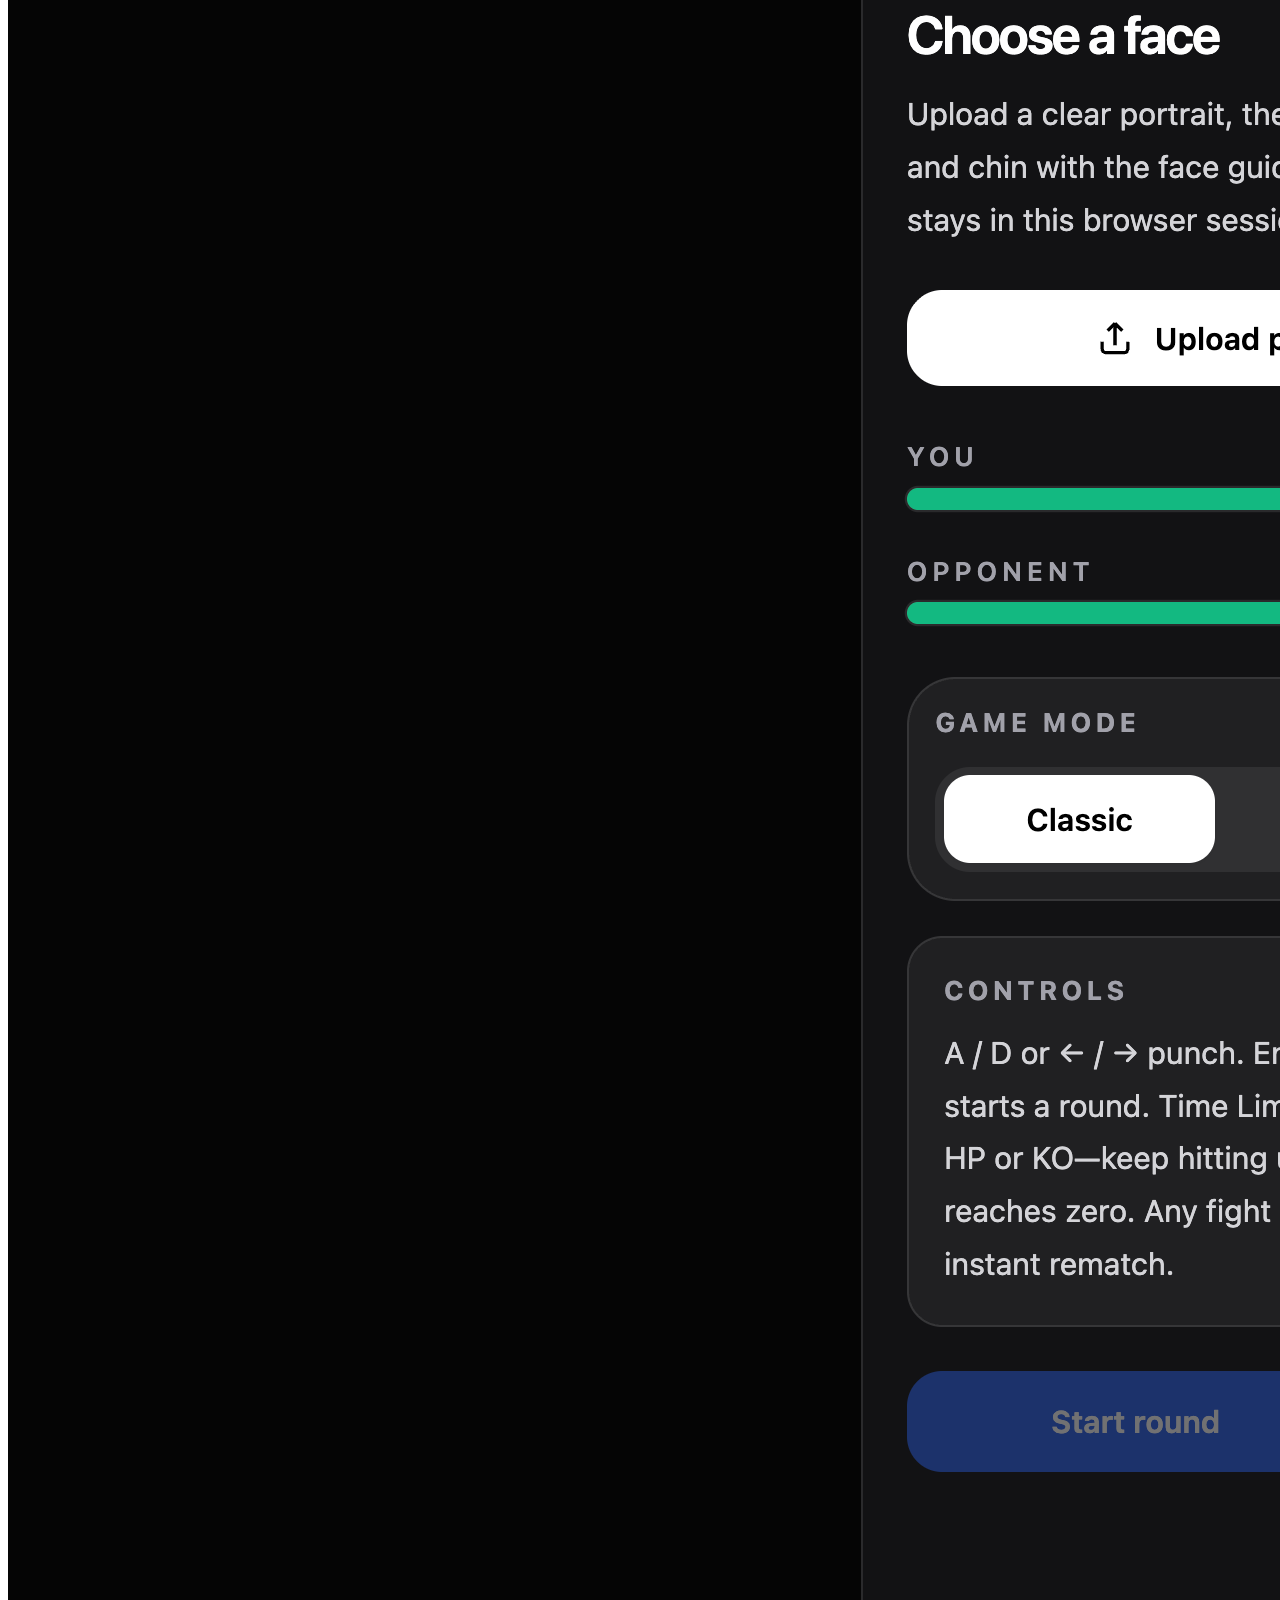
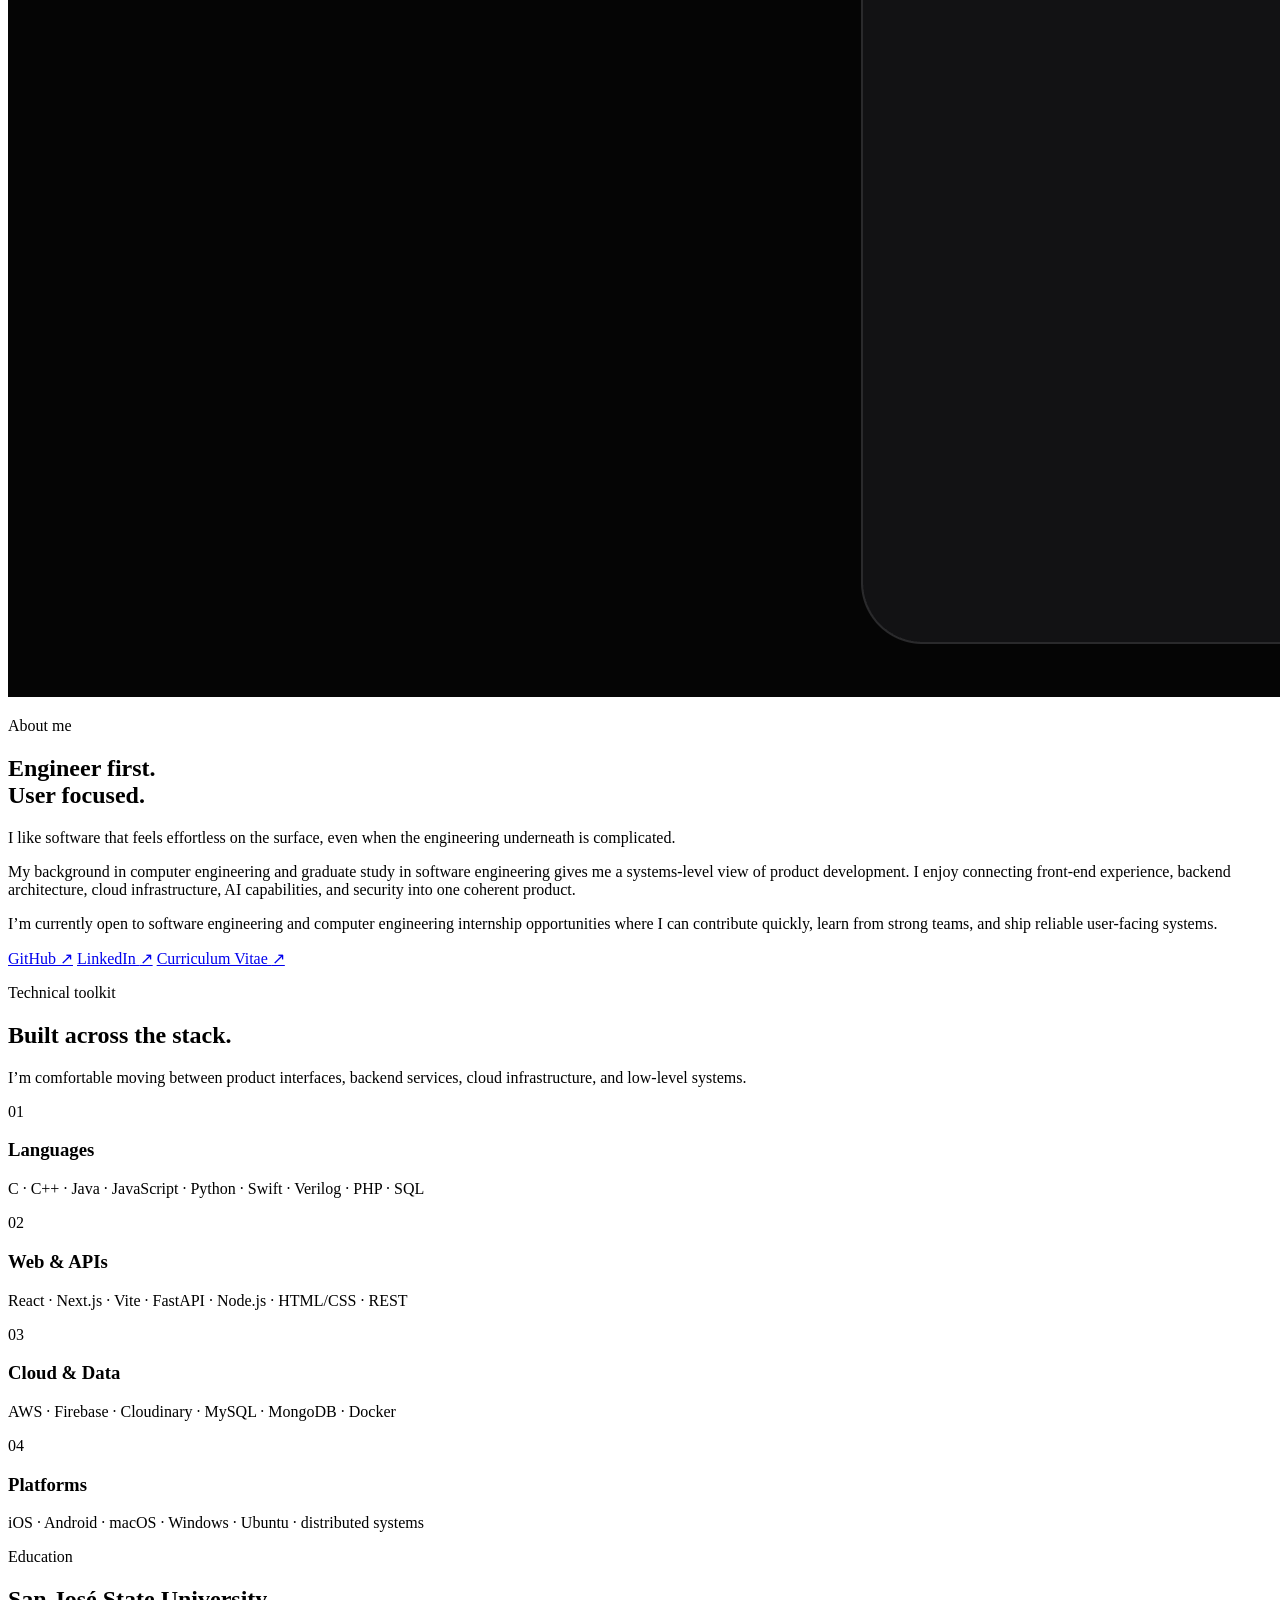
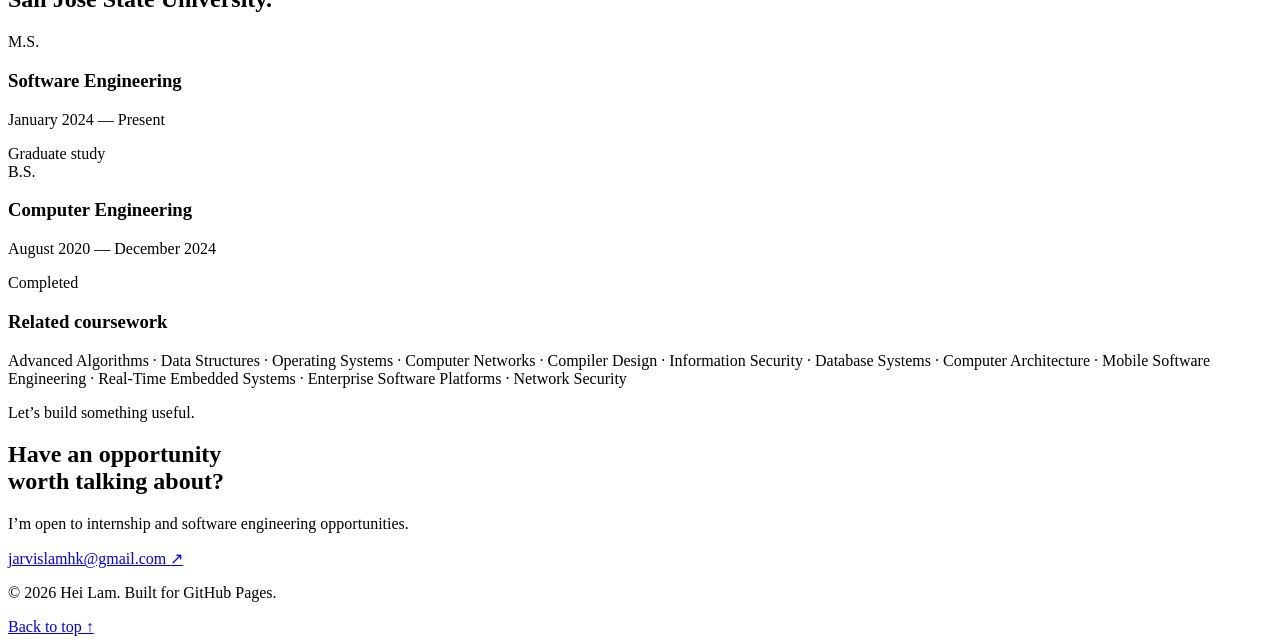
==== commit 7c252cf0: "update the project card" ====
--- a/index.html
+++ b/index.html
@@ -83,7 +83,7 @@
       <div class="section-heading content-width reveal">
         <p class="kicker">Selected work</p>
         <h2 id="work-title">Projects built to solve real problems.</h2>
-        <p>From responsive interactive games and real-time transit tools to Python developer tooling, distributed AI systems, cloud media workflows, and native iOS products.</p>
+        <p>From real-time transit tools and Python developer tooling to distributed AI systems, cloud media workflows, and native iOS products.</p>
       </div>
       <div class="feature-stack" id="featuredProjects"></div>
     </section>
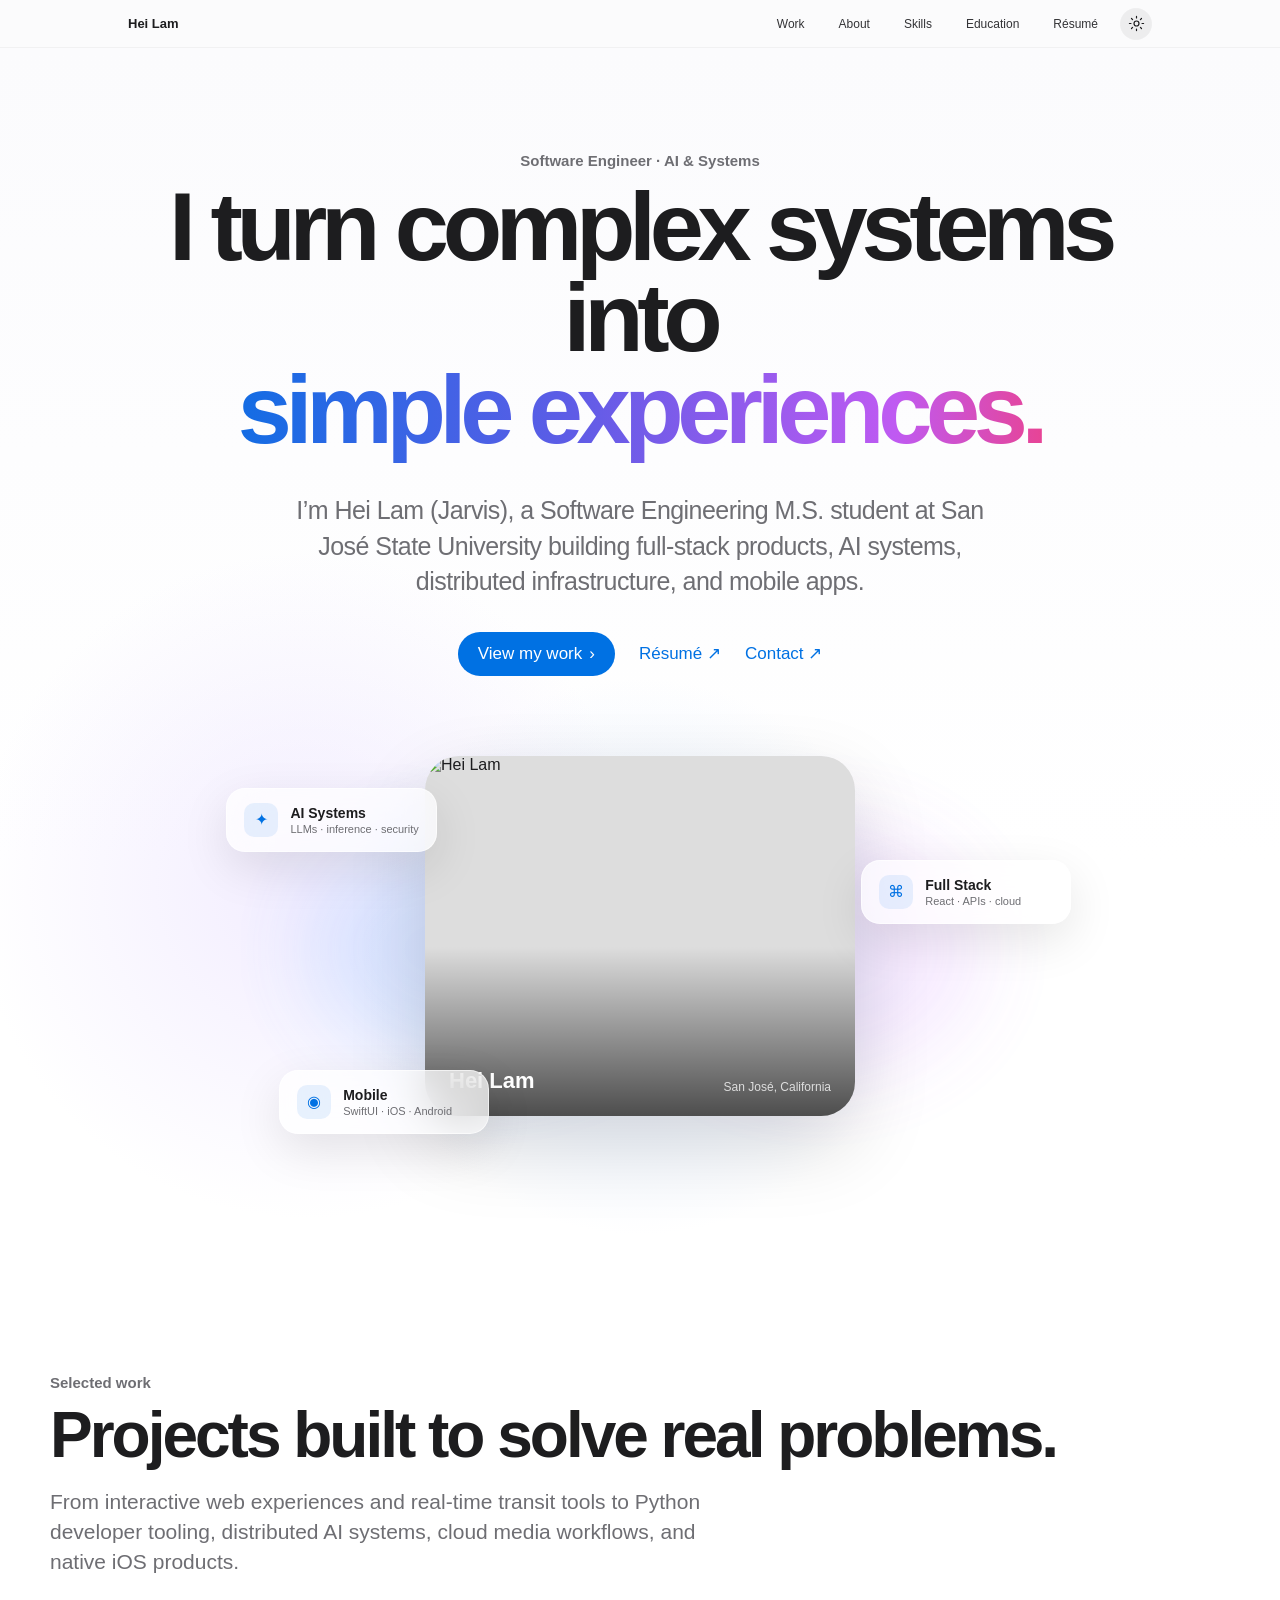
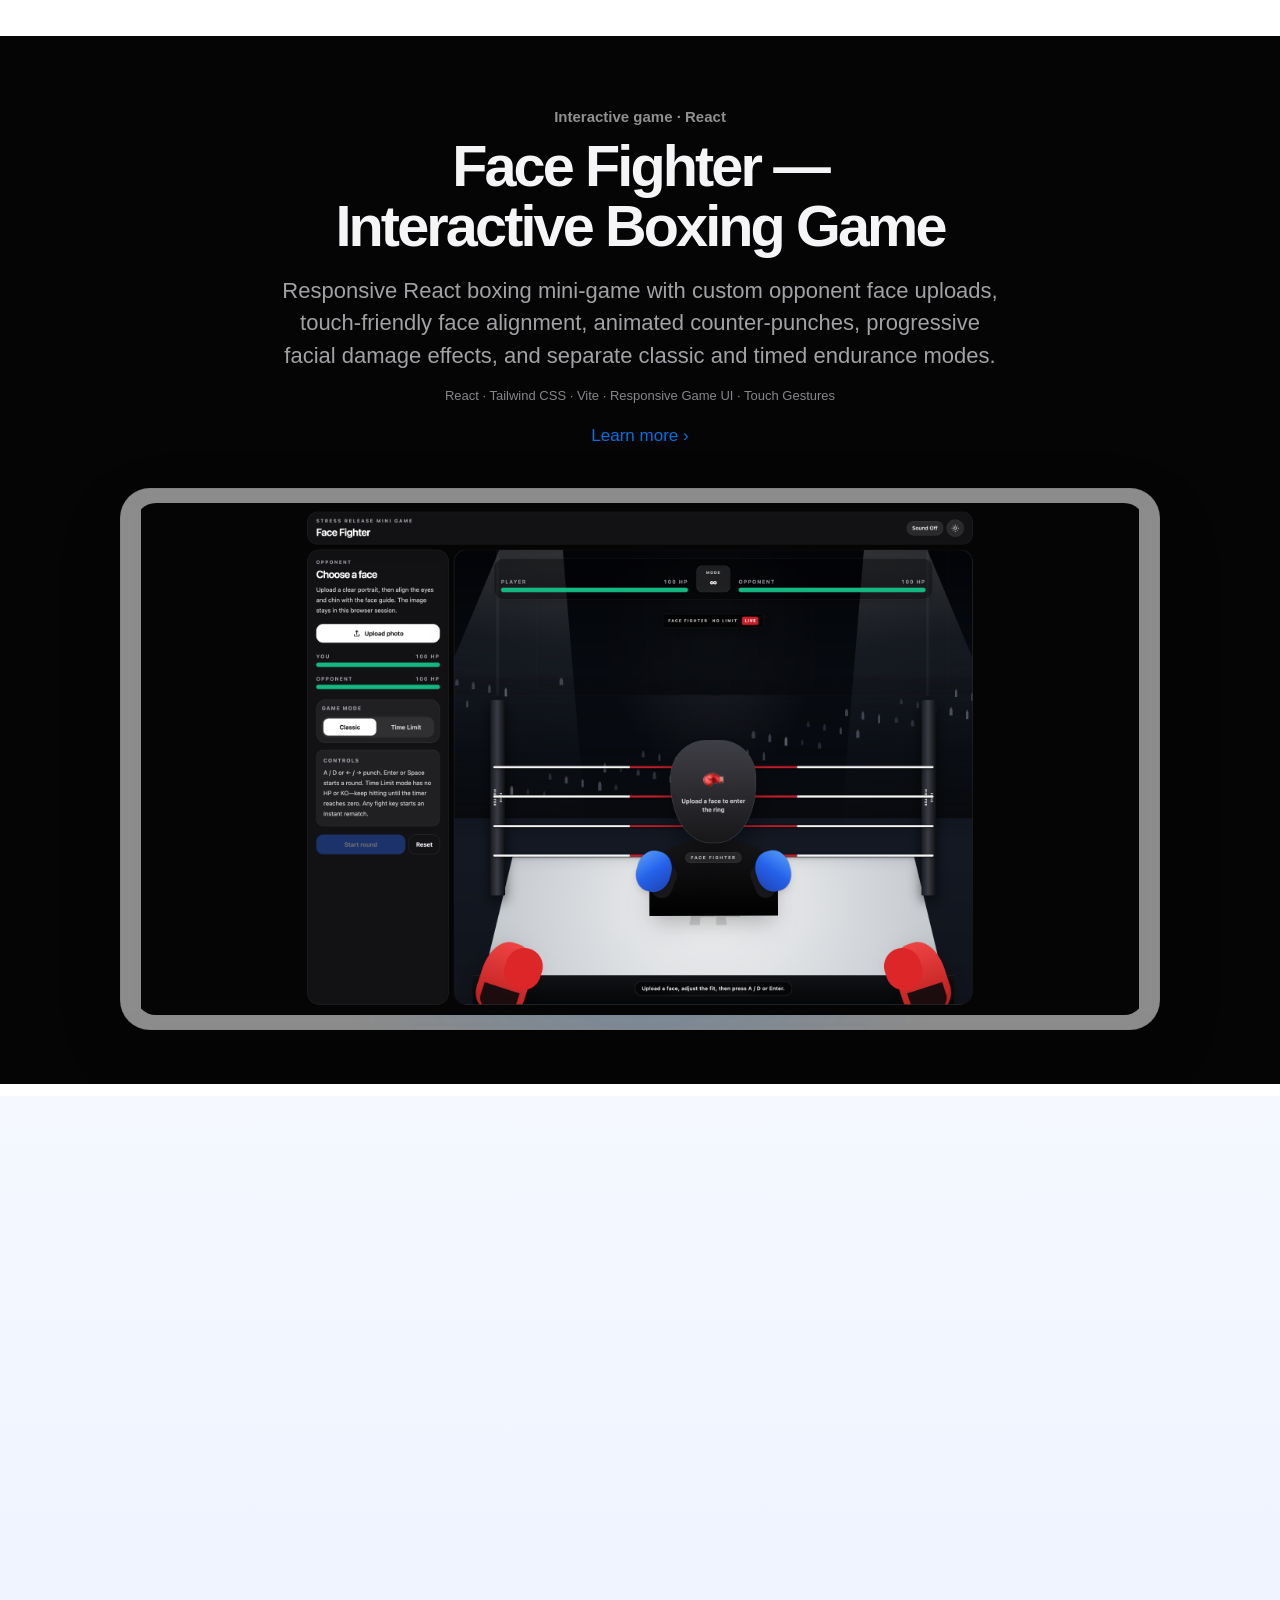
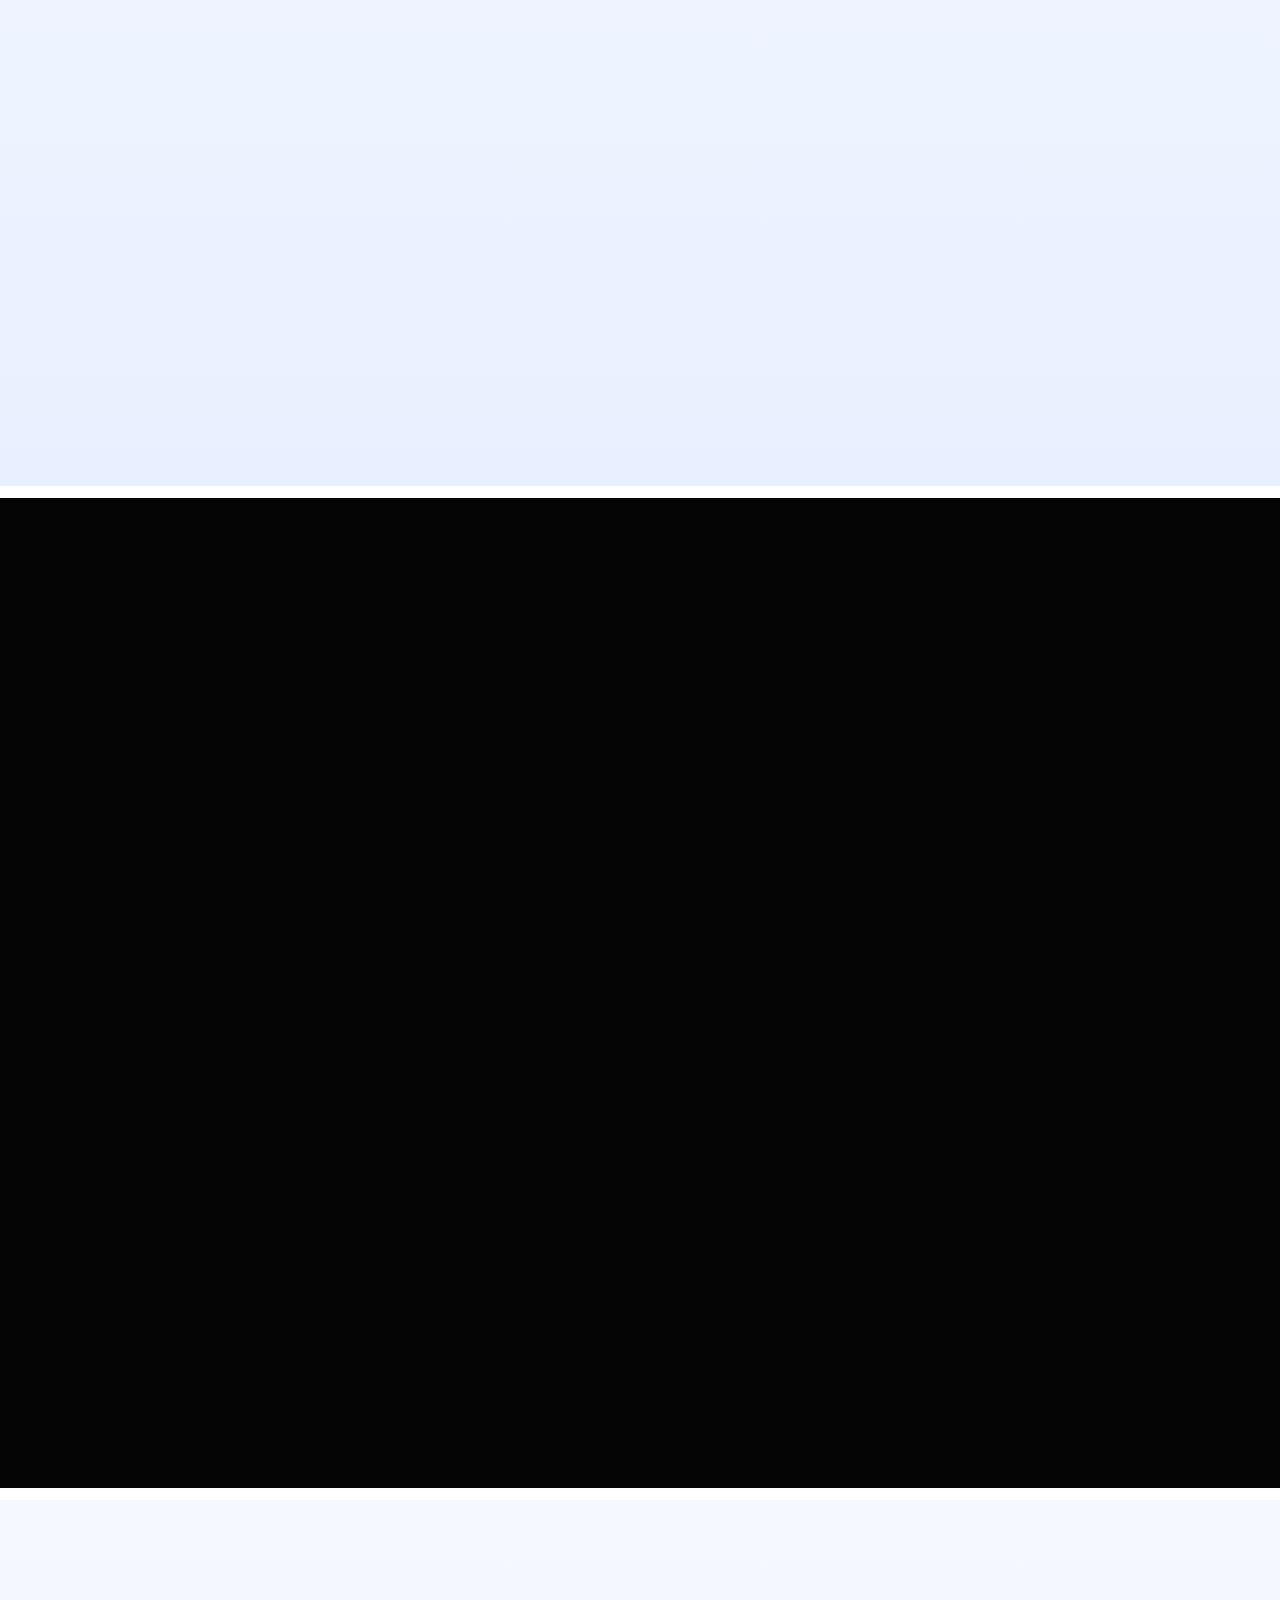
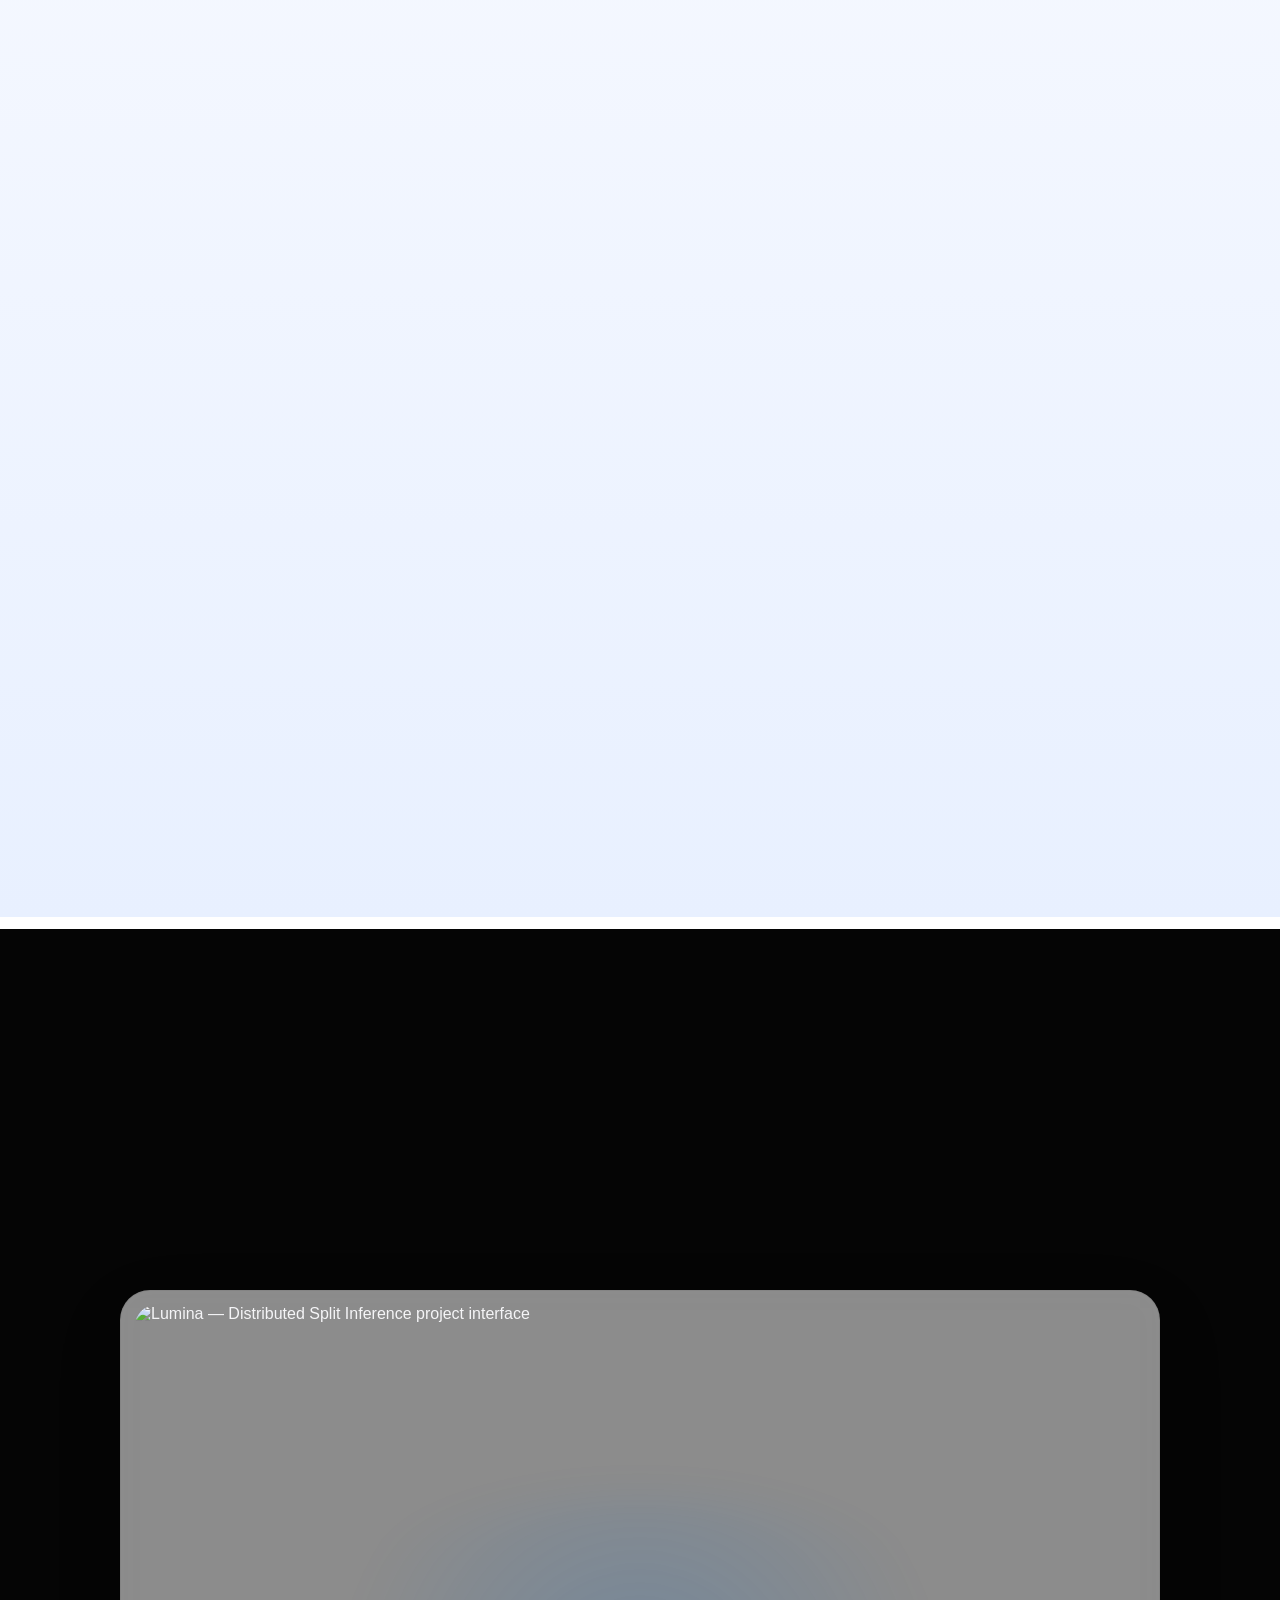
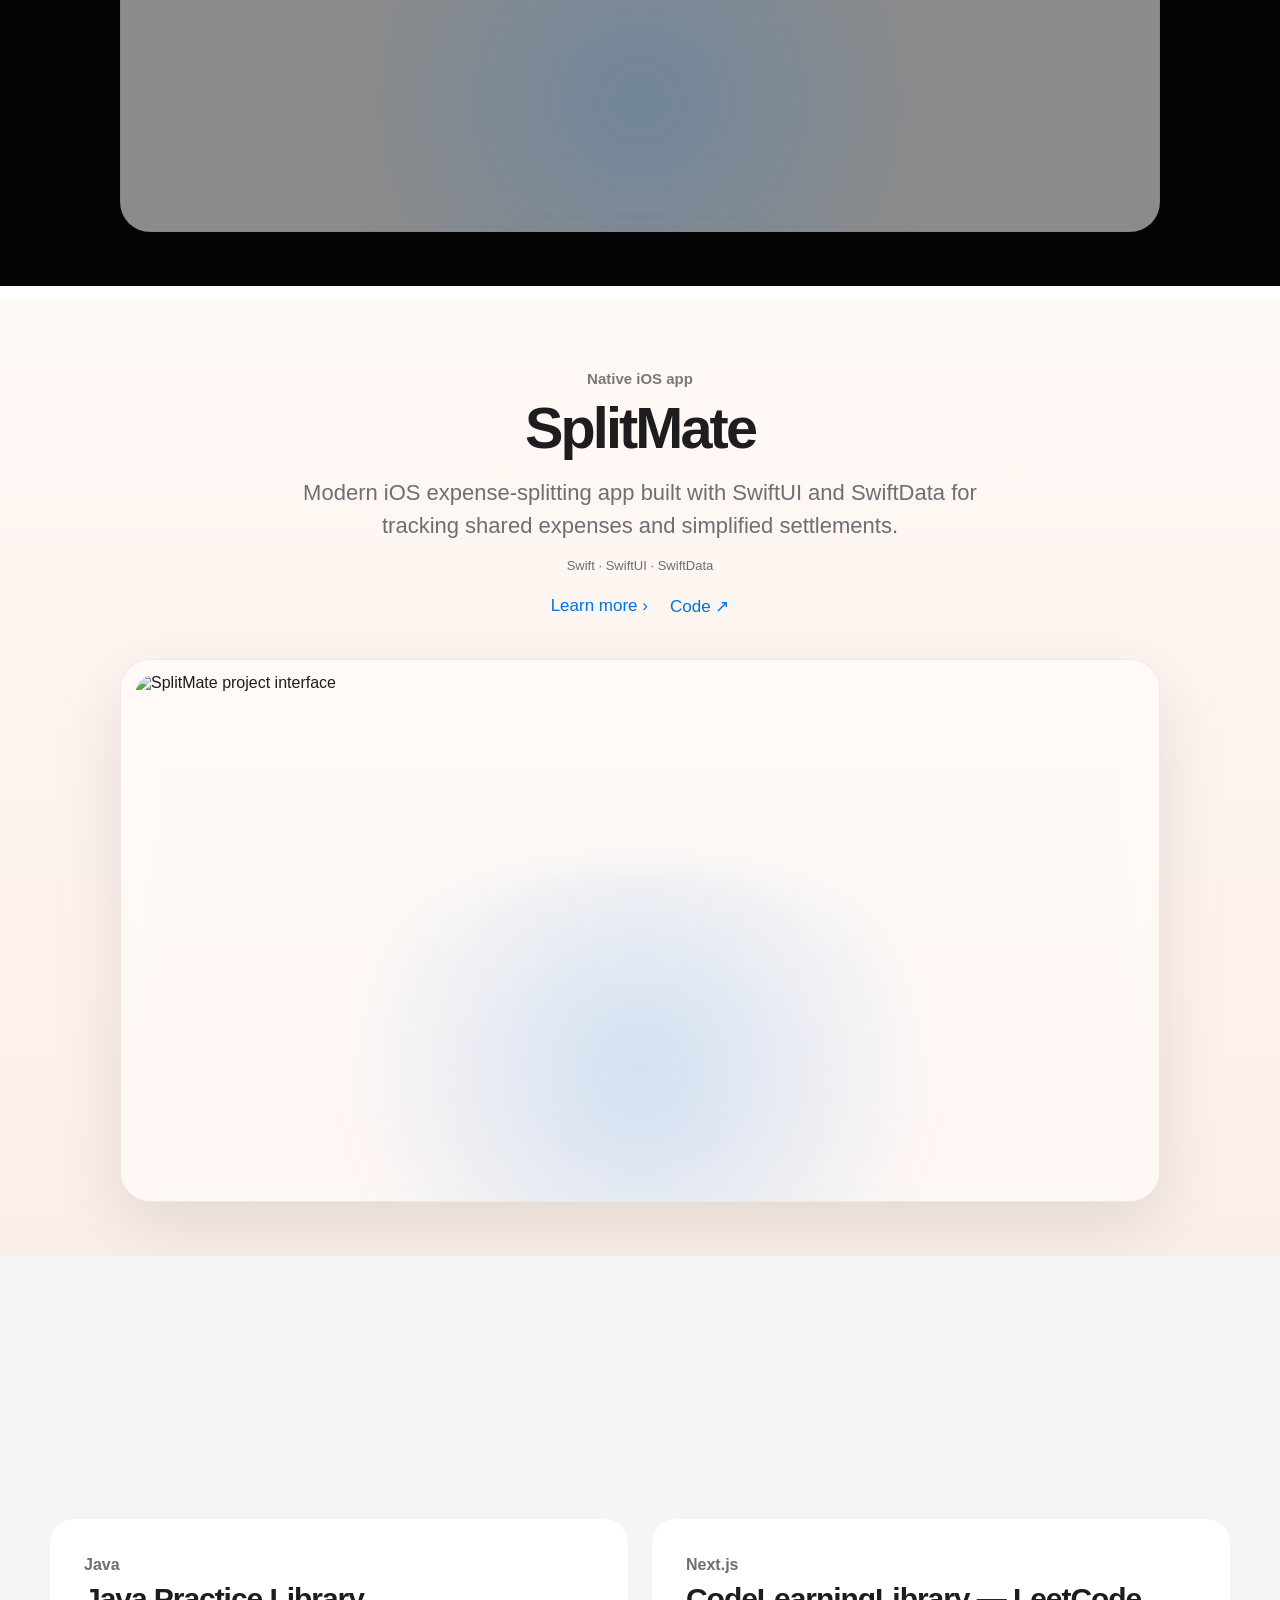
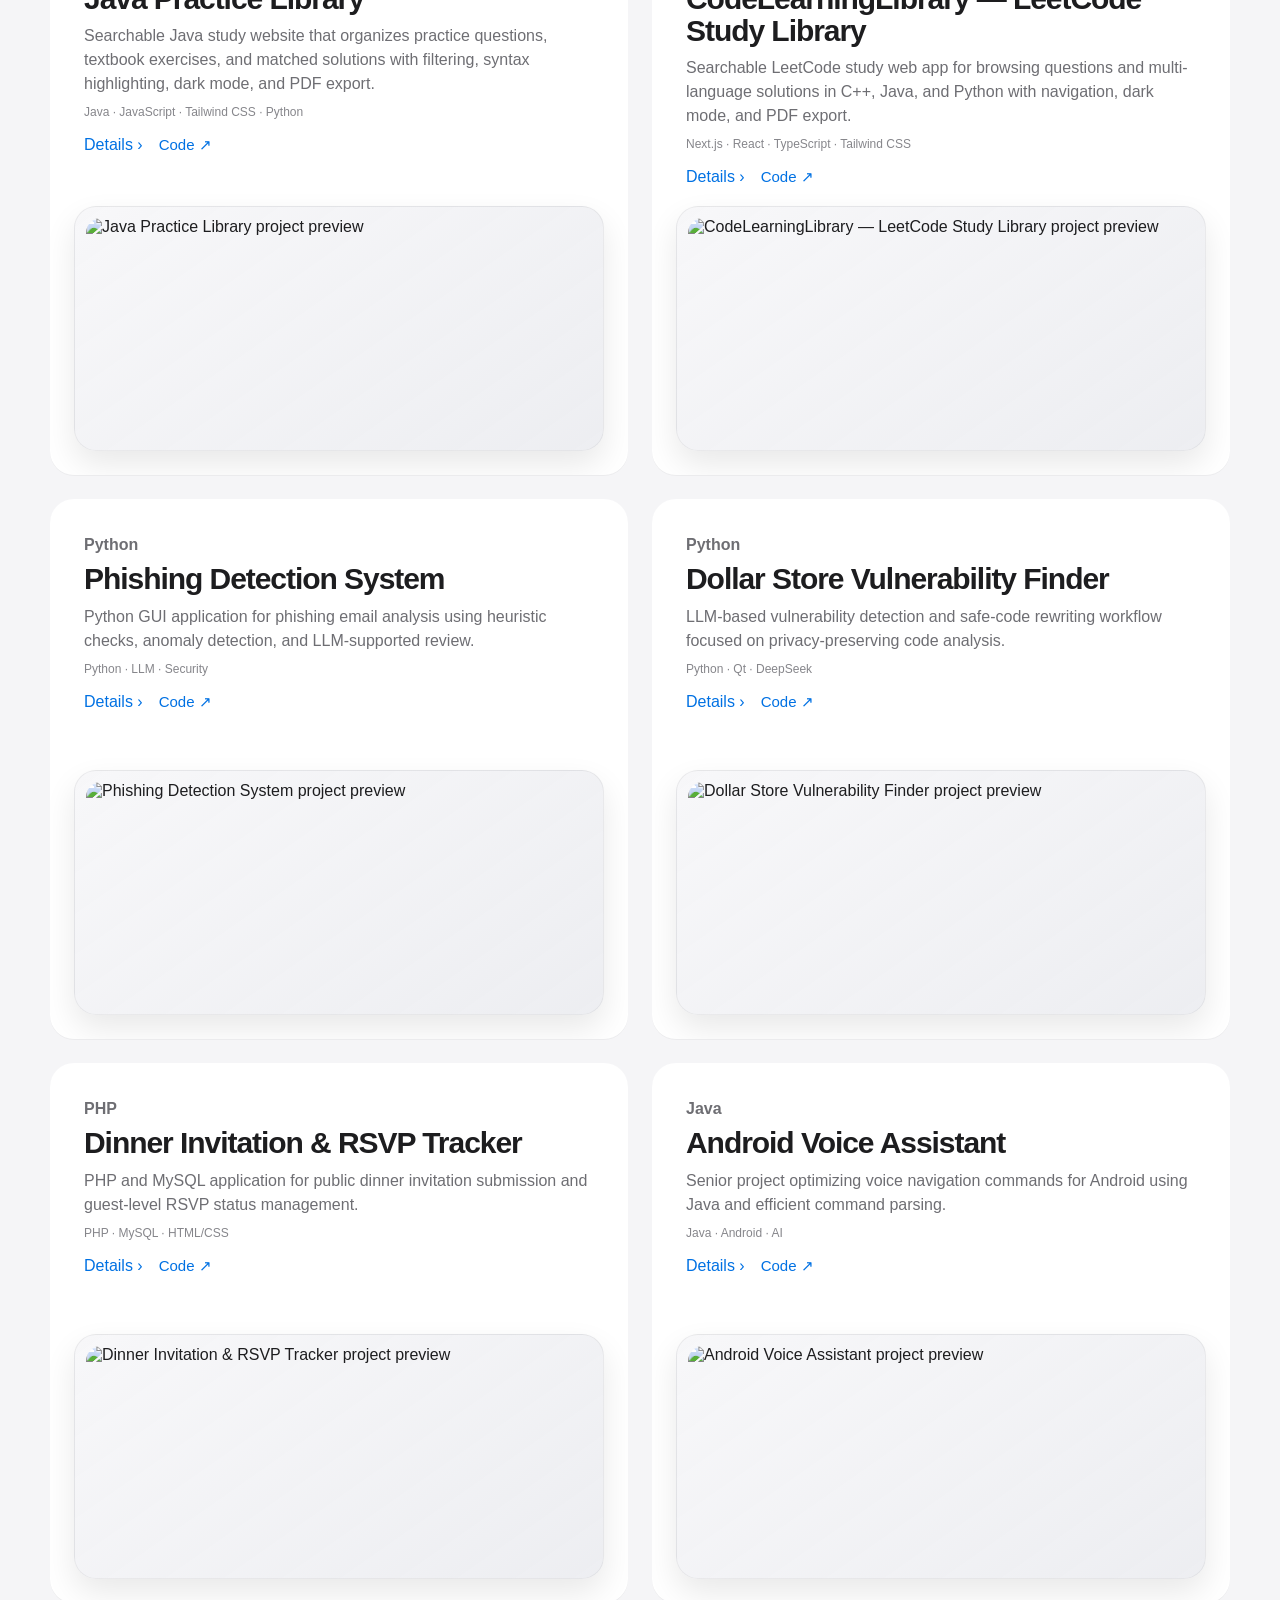
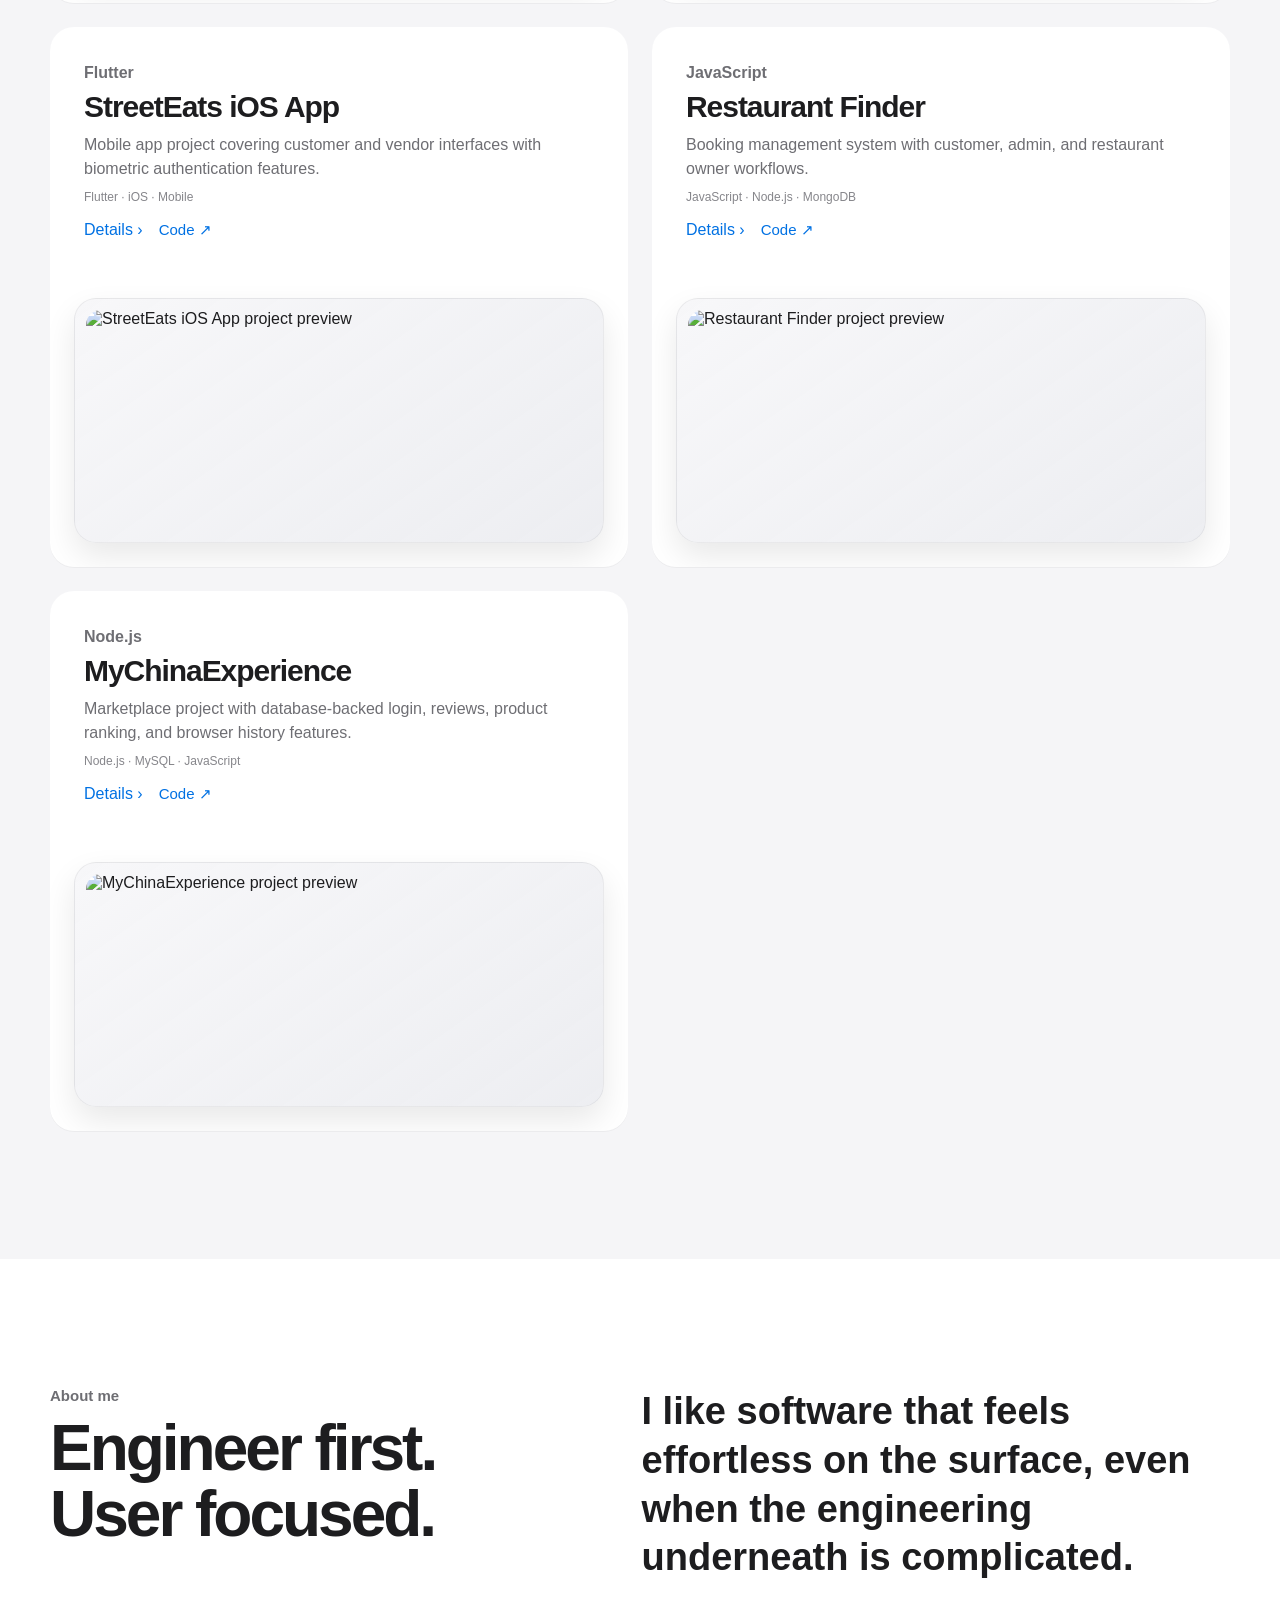
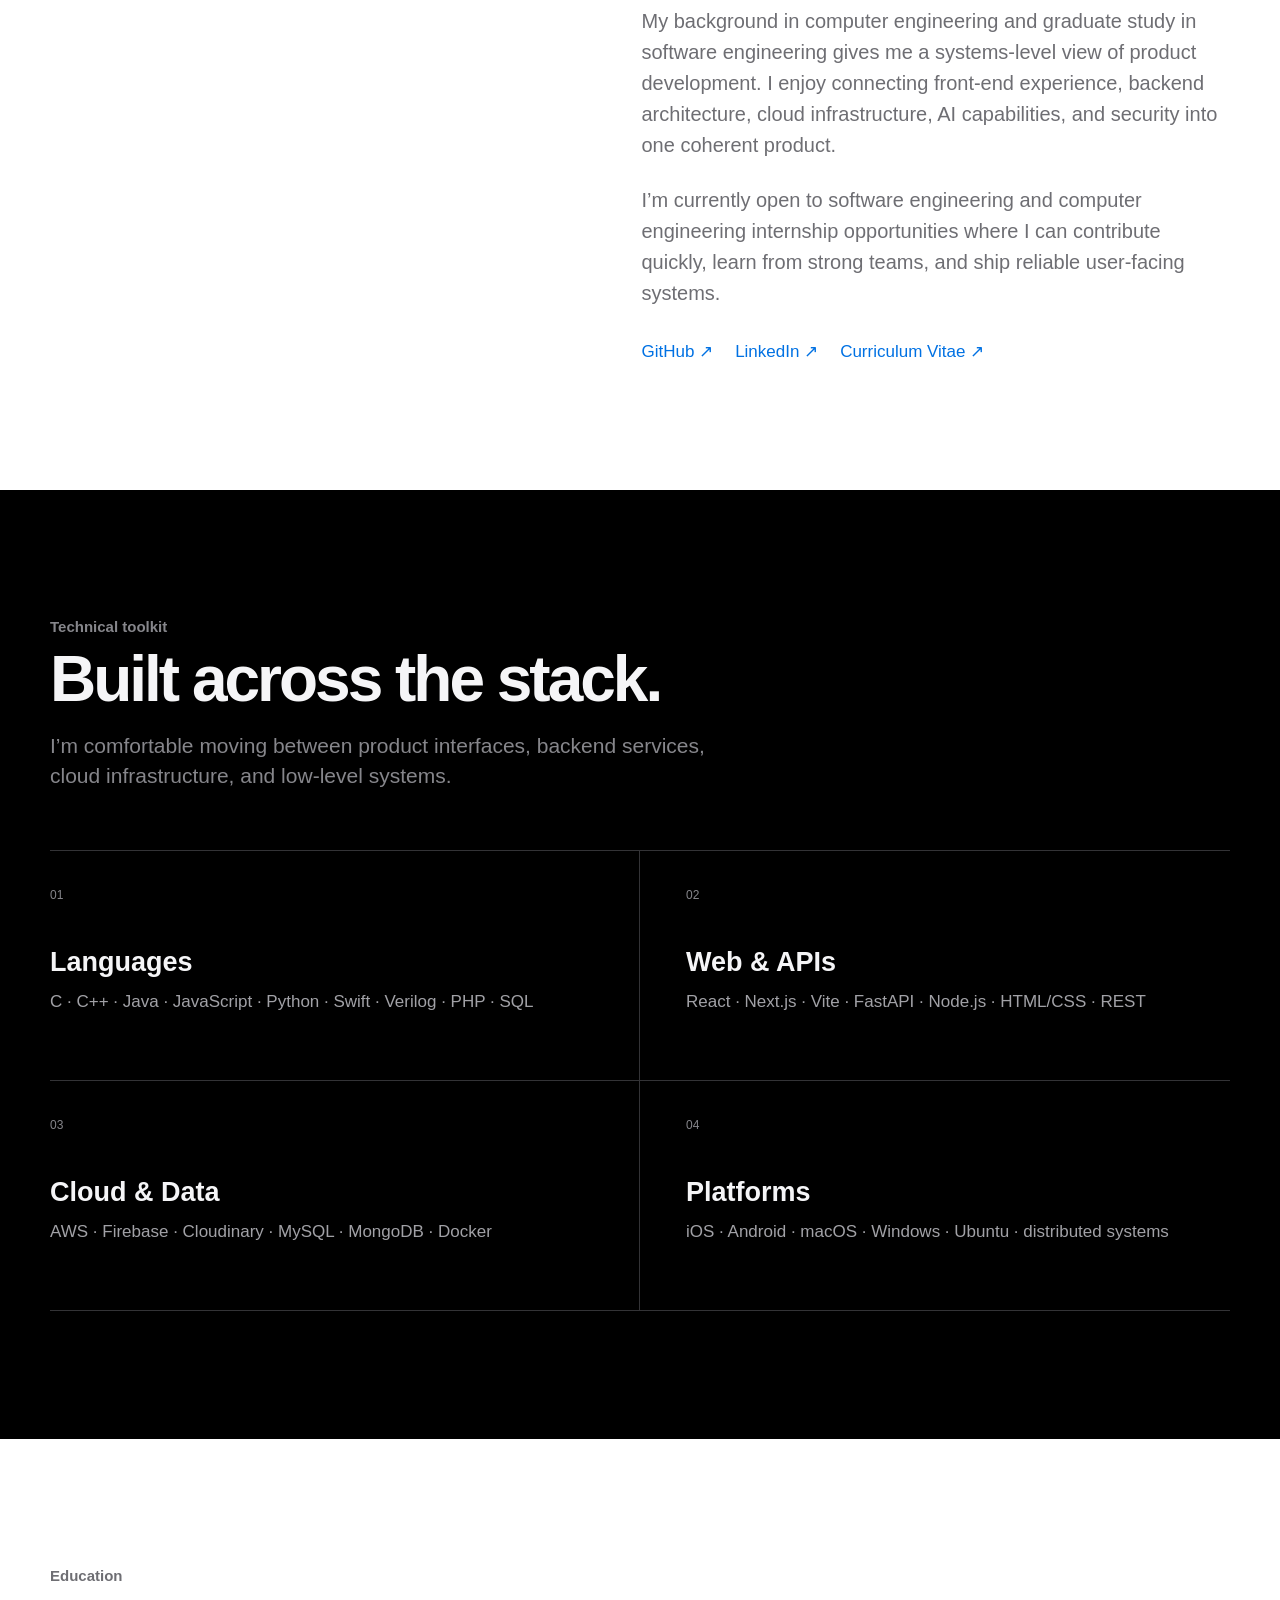
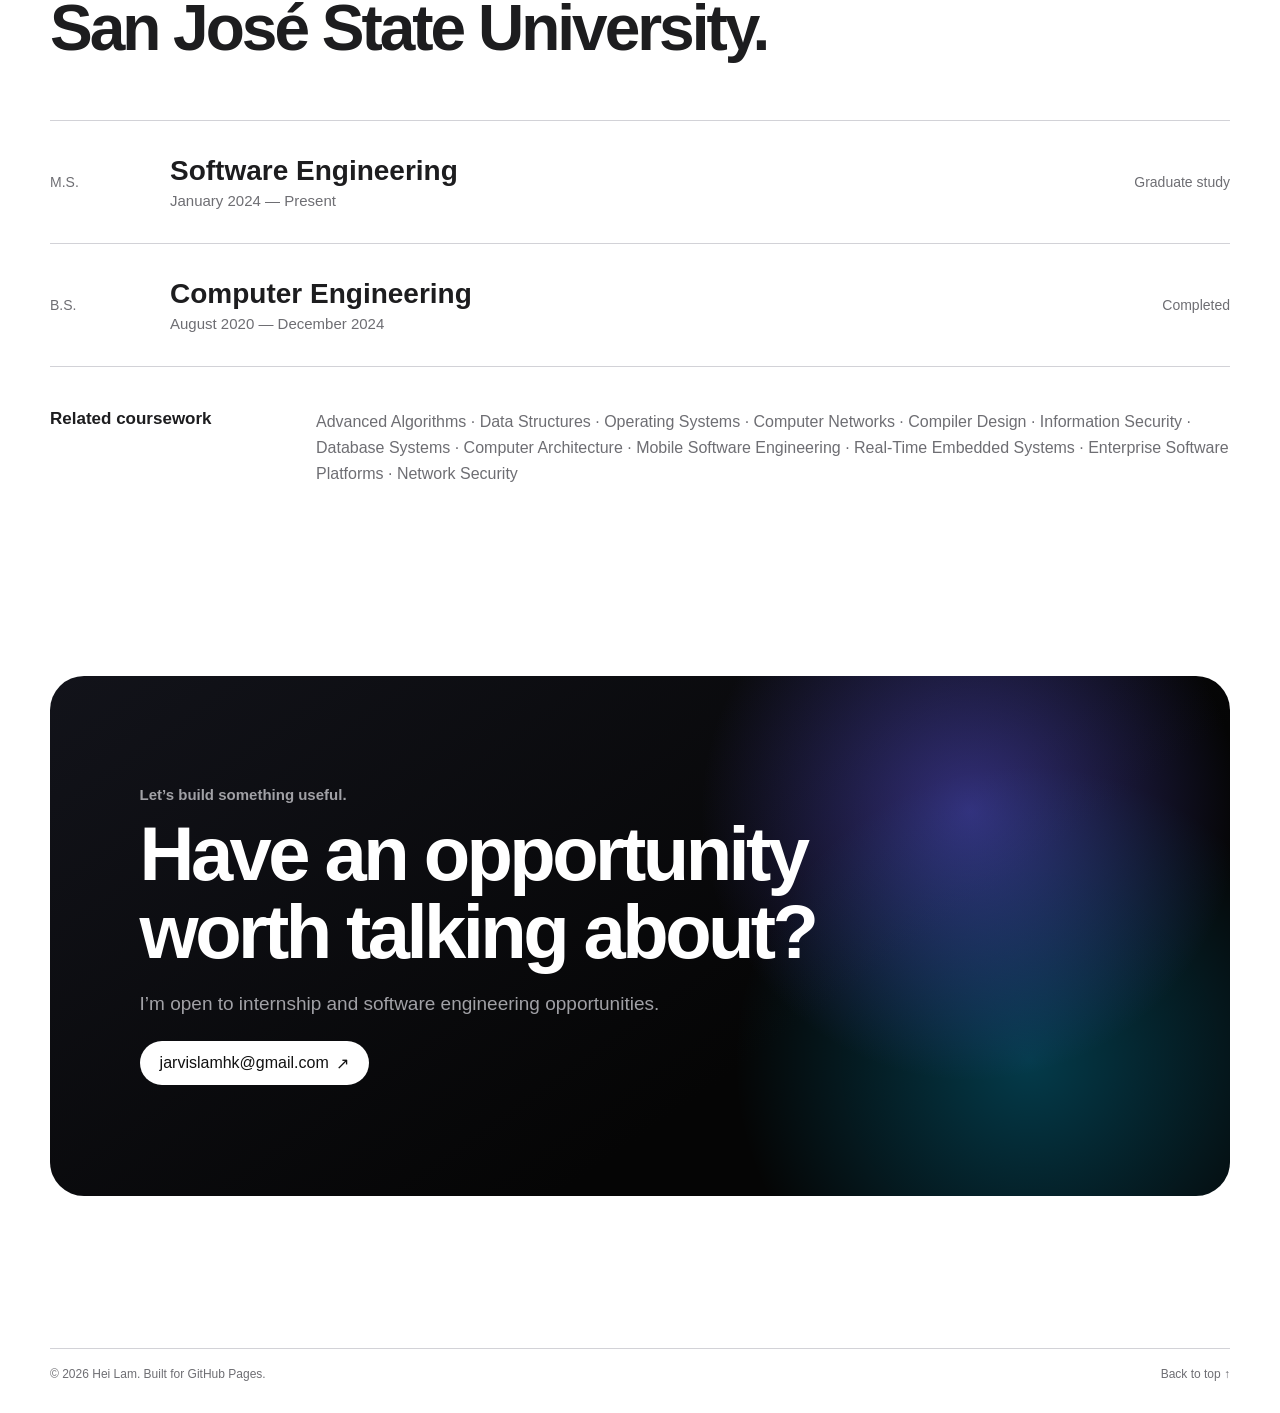
==== commit 34ac79d2: "update" ====
--- a/index.html
+++ b/index.html
@@ -83,7 +83,7 @@
       <div class="section-heading content-width reveal">
         <p class="kicker">Selected work</p>
         <h2 id="work-title">Projects built to solve real problems.</h2>
-        <p>From real-time transit tools and Python developer tooling to distributed AI systems, cloud media workflows, and native iOS products.</p>
+        <p>From interactive web experiences and real-time transit tools to Python developer tooling, distributed AI systems, cloud media workflows, and native iOS products.</p>
       </div>
       <div class="feature-stack" id="featuredProjects"></div>
     </section>
--- a/style.css
+++ b/style.css
@@ -0,0 +1,424 @@
+:root{--ink:#1d1d1f;--muted:#6e6e73;--soft:#f5f5f7;--line:#d2d2d7;--blue:#0071e3;--dark:#000;--max:1180px}*{box-sizing:border-box}html{scroll-behavior:smooth;scroll-padding-top:70px}body{margin:0;color:var(--ink);background:#fff;font-family:-apple-system,BlinkMacSystemFont,"Segoe UI",Helvetica,Arial,sans-serif;-webkit-font-smoothing:antialiased;overflow-x:hidden}body.modal-open{overflow:hidden}a{color:inherit;text-decoration:none}img{display:block;max-width:100%}button{font:inherit}.content-width{width:min(var(--max),calc(100% - 44px));margin:auto}.section{padding:128px 0}.section-soft{padding:118px 0 128px;background:var(--soft)}.kicker{margin:0 0 12px;color:var(--muted);font-size:15px;font-weight:650}.global-nav{position:sticky;top:0;z-index:100;height:48px;background:rgba(250,250,252,.78);backdrop-filter:saturate(180%) blur(22px);border-bottom:1px solid rgba(0,0,0,.045)}.nav-shell{width:min(1024px,calc(100% - 32px));height:100%;margin:auto;display:flex;align-items:center;justify-content:space-between}.wordmark{font-size:13px;font-weight:650}.nav-links{display:flex;gap:34px;align-items:center}.nav-links a{font-size:12px;color:#333336}.nav-links a:hover{opacity:.58}.nav-toggle{display:none;border:0;background:transparent}.hero{min-height:calc(100vh - 48px);padding:104px 0 90px;display:flex;flex-direction:column;justify-content:center;background:radial-gradient(circle at 50% 76%,rgba(201,223,255,.52),transparent 25%),radial-gradient(circle at 24% 70%,rgba(226,214,255,.45),transparent 26%),linear-gradient(#fbfbfd,#fff 68%);overflow:hidden}.hero-copy{width:min(980px,calc(100% - 44px));margin:auto;text-align:center;position:relative;z-index:2}.hero h1{margin:0;font-size:clamp(52px,7.6vw,104px);line-height:.94;letter-spacing:-.065em}.gradient-text{display:block;color:transparent;background:linear-gradient(90deg,#0071e3,#5e5ce6 43%,#bf5af2 76%,#ff375f);background-clip:text;-webkit-background-clip:text;padding-bottom:.08em}.hero-lede{width:min(730px,100%);margin:30px auto 0;color:var(--muted);font-size:clamp(19px,2.1vw,25px);line-height:1.42;letter-spacing:-.022em}.hero-links{display:flex;justify-content:center;align-items:center;gap:24px;flex-wrap:wrap;margin-top:32px}.link-pill{display:inline-flex;align-items:center;justify-content:center;gap:7px;min-height:44px;padding:0 20px;border-radius:999px;font-size:17px;transition:.2s}.link-pill:hover{transform:scale(1.025)}.primary-pill{background:var(--blue);color:#fff}.text-link{color:var(--blue);font-size:17px}.text-link:hover{text-decoration:underline;text-underline-offset:3px}.hero-stage{position:relative;width:min(880px,calc(100% - 40px));height:410px;margin:68px auto 0}.hero-halo{position:absolute;border-radius:50%;filter:blur(40px);opacity:.8}.hero-halo-one{width:360px;height:250px;left:12%;top:80px;background:rgba(101,166,255,.24)}.hero-halo-two{width:340px;height:260px;right:11%;top:76px;background:rgba(195,116,255,.19)}.portrait-frame{position:absolute;width:430px;height:360px;left:50%;top:12px;transform:translateX(-50%);border-radius:34px;overflow:hidden;background:#ddd;box-shadow:0 30px 80px rgba(0,0,0,.14)}.portrait-frame img{width:100%;height:100%;object-fit:cover;object-position:center 31%}.portrait-frame:after{content:"";position:absolute;inset:0;background:linear-gradient(transparent 53%,rgba(0,0,0,.65))}.portrait-caption{position:absolute;z-index:2;left:24px;right:24px;bottom:22px;color:#fff;display:flex;justify-content:space-between;align-items:flex-end}.portrait-caption span{font-size:22px;font-weight:650}.portrait-caption small{font-size:12px;opacity:.78}.floating-card{position:absolute;z-index:3;display:flex;align-items:center;gap:12px;min-width:210px;padding:14px 17px;border:1px solid rgba(255,255,255,.62);border-radius:19px;background:rgba(255,255,255,.72);backdrop-filter:blur(20px) saturate(150%);box-shadow:0 16px 48px rgba(0,0,0,.1)}.floating-card strong,.floating-card small{display:block}.floating-card strong{font-size:14px}.floating-card small{font-size:11px;color:var(--muted);margin-top:2px}.floating-icon{width:34px;height:34px;border-radius:10px;display:grid;place-items:center;background:rgba(0,113,227,.09);color:var(--blue)}.card-ai{left:3%;top:44px}.card-stack{right:1%;top:116px}.card-mobile{left:9%;bottom:20px}.work-section{padding:130px 0 0}.section-heading{margin-bottom:58px}.section-heading h2,.split-heading h2,.about h2,.contact h2{margin:0;font-size:clamp(42px,5vw,64px);line-height:1.03;letter-spacing:-.047em}.section-heading>p:last-child{width:min(700px,100%);margin:18px 0 0;color:var(--muted);font-size:21px;line-height:1.45}.feature-stack{display:grid;gap:12px}.feature-project{position:relative;min-height:760px;overflow:hidden;display:flex;justify-content:center;background:#f5f5f7}.feature-project.dark{background:#050505;color:#f5f5f7}.feature-project.cool{background:linear-gradient(#f5f8ff,#e8f0ff)}.feature-project.warm{background:linear-gradient(#fff9f5,#fbeee8)}.feature-copy{position:relative;z-index:3;width:min(850px,calc(100% - 44px));padding:76px 0 0;text-align:center}.feature-copy .kicker{color:inherit;opacity:.58}.feature-copy h3{margin:0;font-size:clamp(43px,5vw,68px);line-height:1.02;letter-spacing:-.05em}.feature-copy .summary{width:min(690px,100%);margin:14px auto 0;color:var(--muted);font-size:clamp(19px,2vw,23px);line-height:1.4}.dark .summary{color:#a1a1a6}.feature-tags{margin-top:12px;color:var(--muted);font-size:13px}.dark .feature-tags{color:#86868b}.feature-actions{display:flex;justify-content:center;gap:22px;margin-top:23px}.feature-actions button{border:0;background:none;padding:0;cursor:pointer}.feature-media{position:absolute;left:50%;bottom:0;width:min(980px,86vw);height:445px;transform:translateX(-50%);display:flex;align-items:flex-end;justify-content:center}.feature-media:before{content:"";position:absolute;width:74%;height:74%;left:13%;bottom:2%;border-radius:50%;background:radial-gradient(circle,rgba(0,113,227,.18),transparent 67%);filter:blur(18px)}.feature-media img{position:relative;z-index:2;width:min(940px,96%);max-height:410px;object-fit:contain;object-position:center bottom;border-radius:20px 20px 0 0;filter:drop-shadow(0 28px 35px rgba(0,0,0,.15))}.split-heading{display:grid;grid-template-columns:1fr minmax(280px,460px);gap:60px;align-items:end;margin-bottom:50px}.split-heading>p{margin:0 0 4px;color:var(--muted);font-size:18px;line-height:1.45}.project-grid{display:grid;grid-template-columns:repeat(2,1fr);gap:24px}.project-card{min-height:520px;position:relative;overflow:hidden;border-radius:24px;background:#fff;box-shadow:0 1px 0 rgba(0,0,0,.04);transition:.35s}.project-card:hover{transform:translateY(-5px);box-shadow:0 24px 55px rgba(0,0,0,.09)}.project-card-copy{position:relative;z-index:2;padding:34px 34px 0}.project-card h3{margin:6px 0 9px;font-size:30px;line-height:1.08;letter-spacing:-.035em}.project-card p{margin:0;color:var(--muted);font-size:16px;line-height:1.5}.mini-tags{margin-top:9px;color:#86868b;font-size:12px}.card-actions{display:flex;gap:16px;margin-top:17px}.card-actions button{border:0;background:none;padding:0;color:var(--blue);cursor:pointer}.card-actions a{color:var(--blue);font-size:15px}.project-card-media{position:absolute;left:22px;right:22px;bottom:0;height:265px;display:flex;align-items:flex-end;justify-content:center}.project-card-media img{width:100%;max-height:245px;object-fit:contain;object-position:center bottom;border-radius:16px 16px 0 0;filter:drop-shadow(0 18px 28px rgba(0,0,0,.12))}.project-fallback{width:100%;height:230px;display:grid;place-items:center;border-radius:20px 20px 0 0;background:linear-gradient(145deg,#eceef2,#d8dce5);color:#6e6e73;font-size:52px;font-weight:700}.about-layout{display:grid;grid-template-columns:.9fr 1.1fr;gap:110px;align-items:start}.about-sticky{position:sticky;top:110px}.about-copy p{margin:0 0 24px;color:var(--muted);font-size:20px;line-height:1.55}.about-copy .about-lead{color:var(--ink);font-size:clamp(27px,3vw,38px);line-height:1.28;font-weight:600}.about-actions{display:flex;gap:22px;flex-wrap:wrap;padding-top:8px}.section-dark{padding:128px 0;background:#000;color:#f5f5f7}.section-heading.light .kicker,.section-heading.light>p:last-child{color:#86868b}.skill-grid{display:grid;grid-template-columns:repeat(2,1fr);border-top:1px solid #333336}.skill-grid article{min-height:230px;padding:34px 36px 36px 0;border-bottom:1px solid #333336}.skill-grid article:nth-child(odd){border-right:1px solid #333336;padding-right:46px}.skill-grid article:nth-child(even){padding-left:46px}.skill-grid span{color:#86868b;font-size:12px}.skill-grid h3{margin:44px 0 11px;font-size:27px}.skill-grid p{margin:0;color:#a1a1a6;font-size:17px;line-height:1.55}.education-list{border-top:1px solid var(--line)}.education-list article{display:grid;grid-template-columns:92px 1fr auto;gap:28px;align-items:center;padding:34px 0;border-bottom:1px solid var(--line)}.degree-mark,.edu-note{color:var(--muted);font-size:14px}.education-list h3{margin:0 0 5px;font-size:28px}.education-list p{margin:0;color:var(--muted);font-size:15px}.coursework{margin-top:42px;display:grid;grid-template-columns:230px 1fr;gap:36px}.coursework h3{margin:0;font-size:17px}.coursework p{margin:0;color:var(--muted);font-size:16px;line-height:1.65}.contact{padding-top:60px}.contact-card{width:min(var(--max),calc(100% - 44px));min-height:520px;margin:auto;padding:78px 7vw;border-radius:34px;display:flex;flex-direction:column;align-items:flex-start;justify-content:center;color:#fff;background:radial-gradient(circle at 78% 26%,rgba(98,91,246,.48),transparent 27%),radial-gradient(circle at 83% 74%,rgba(0,198,255,.28),transparent 28%),linear-gradient(145deg,#12131a,#050505 65%)}.contact-card .kicker{color:#a1a1a6}.contact-card h2{font-size:clamp(46px,6vw,76px)}.contact-card>p:not(.kicker){color:#a1a1a6;font-size:19px;margin:22px 0 26px}.contact-pill{background:#fff;color:#111;font-size:16px}.footer{padding:24px 0 32px}.footer-inner{display:flex;justify-content:space-between;gap:24px;padding-top:18px;border-top:1px solid var(--line);color:var(--muted);font-size:12px}.footer-inner p{margin:0}.project-modal{width:min(760px,calc(100% - 32px));max-height:min(860px,calc(100vh - 38px));padding:0;border:0;border-radius:28px;background:#fff;box-shadow:0 50px 120px rgba(0,0,0,.35);overflow:auto}.project-modal::backdrop{background:rgba(0,0,0,.48);backdrop-filter:blur(9px)}.modal-close{position:sticky;float:right;top:16px;margin:16px 16px -52px 0;z-index:5;width:34px;height:34px;border:0;border-radius:50%;background:rgba(232,232,237,.9);font-size:24px;cursor:pointer}.modal-media{width:100%;max-height:350px;overflow:hidden;background:#f5f5f7}.modal-media img{width:100%;max-height:350px;object-fit:cover;object-position:center top}.modal-media:empty{display:none}.modal-body{padding:38px 44px 44px}.modal-body h2{margin:0;font-size:39px;line-height:1.04;letter-spacing:-.045em}.modal-summary{color:var(--muted);font-size:18px;line-height:1.5}.modal-body ul{padding-left:21px;color:#4d4d50;line-height:1.6}.modal-links{display:flex;gap:12px;flex-wrap:wrap;margin-top:26px}.modal-links a{min-height:40px;padding:0 16px;border-radius:999px;display:inline-flex;align-items:center;background:var(--blue);color:#fff;font-size:14px}.reveal{opacity:0;transform:translateY(22px);transition:opacity .75s ease,transform .75s cubic-bezier(.2,.8,.2,1)}.reveal.visible{opacity:1;transform:none}@media(prefers-reduced-motion:reduce){html{scroll-behavior:auto}.reveal{opacity:1;transform:none;transition:none}}@media(max-width:900px){.section{padding:100px 0}.hero{min-height:auto}.portrait-frame{width:390px;height:330px}.feature-project{min-height:690px}.feature-media{height:385px}.about-layout{grid-template-columns:1fr;gap:44px}.about-sticky{position:static}}@media(max-width:720px){.content-width{width:calc(100% - 32px)}.nav-shell{width:calc(100% - 24px)}.nav-toggle{display:block;position:relative;z-index:5;width:36px;height:36px;padding:8px}.nav-toggle span{display:block;width:17px;height:1px;margin:5px auto;background:#1d1d1f;transition:.25s}.nav-toggle.active span:first-child{transform:translateY(3px) rotate(45deg)}.nav-toggle.active span:last-child{transform:translateY(-3px) rotate(-45deg)}.nav-links{position:fixed;inset:0;padding:82px 34px 40px;flex-direction:column;align-items:flex-start;gap:0;background:rgba(250,250,252,.98);transform:translateY(-105%);transition:.35s}.nav-links.open{transform:none}.nav-links a{width:100%;padding:14px 0;border-bottom:1px solid #d2d2d7;font-size:27px;font-weight:600}.hero{padding:72px 0 60px}.hero-copy{width:calc(100% - 32px)}.hero h1{font-size:clamp(47px,14vw,68px)}.hero-lede{font-size:19px;margin-top:24px}.hero-stage{width:100%;height:385px;margin-top:48px}.portrait-frame{width:min(325px,calc(100% - 64px));height:315px;border-radius:28px}.floating-card{width:173px;min-width:0;padding:11px 12px;border-radius:15px}.floating-card strong{font-size:12px}.floating-card small{font-size:9px}.floating-icon{width:28px;height:28px}.card-ai{left:3px;top:37px}.card-stack{right:2px;top:131px}.card-mobile{left:11px;bottom:5px}.work-section{padding-top:96px}.section-heading{margin-bottom:38px}.section-heading h2,.split-heading h2,.about h2,.contact h2{font-size:42px}.section-heading>p:last-child{font-size:18px}.feature-project{min-height:610px}.feature-copy{padding-top:54px;width:calc(100% - 32px)}.feature-copy h3{font-size:43px}.feature-copy .summary{font-size:18px}.feature-media{width:100%;height:310px}.feature-media img{max-height:285px}.section-soft{padding:92px 0 100px}.split-heading{grid-template-columns:1fr;gap:20px;margin-bottom:34px}.project-grid{grid-template-columns:1fr}.project-card{min-height:500px}.project-card-copy{padding:28px 26px 0}.project-card h3{font-size:28px}.about-copy .about-lead{font-size:29px}.about-copy p{font-size:18px}.skill-grid{grid-template-columns:1fr}.skill-grid article,.skill-grid article:nth-child(odd),.skill-grid article:nth-child(even){min-height:0;padding:28px 0;border-right:0}.skill-grid h3{margin-top:28px}.education-list article{grid-template-columns:58px 1fr;gap:16px}.edu-note{grid-column:2}.coursework{grid-template-columns:1fr;gap:14px}.contact{padding:34px 0 86px}.contact-card{width:calc(100% - 24px);min-height:480px;padding:58px 26px;border-radius:26px}.contact-card h2{font-size:47px}.modal-body{padding:31px 24px 34px}.modal-body h2{font-size:33px}}
+
+/* Mobile navigation: keep the expanded menu in document flow so it does not cover page content. */
+@media (max-width: 720px) {
+  .global-nav {
+    height: auto;
+    min-height: 48px;
+  }
+
+  .nav-shell {
+    height: auto;
+    min-height: 48px;
+    flex-wrap: wrap;
+    align-content: flex-start;
+  }
+
+  .wordmark {
+    min-height: 48px;
+    display: inline-flex;
+    align-items: center;
+  }
+
+  .nav-toggle {
+    margin-left: auto;
+  }
+
+  .nav-links {
+    position: static;
+    inset: auto;
+    flex: 0 0 100%;
+    width: 100%;
+    max-height: 0;
+    padding: 0;
+    overflow: hidden;
+    visibility: hidden;
+    opacity: 0;
+    transform: none;
+    background: transparent;
+    transition: max-height .35s ease, opacity .22s ease, padding .35s ease;
+  }
+
+  .nav-links.open {
+    max-height: 380px;
+    padding: 4px 0 18px;
+    visibility: visible;
+    opacity: 1;
+    transform: none;
+  }
+
+  .nav-links a {
+    padding: 13px 0;
+    font-size: 24px;
+  }
+}
+
+
+/* Light / dark appearance */
+.theme-toggle {
+  order: 3;
+  width: 32px;
+  height: 32px;
+  margin-left: 22px;
+  padding: 0;
+  border: 0;
+  border-radius: 50%;
+  display: inline-grid;
+  place-items: center;
+  position: relative;
+  flex: 0 0 auto;
+  color: #1d1d1f;
+  background: rgba(0, 0, 0, .055);
+  cursor: pointer;
+  transition: background .2s ease, transform .2s ease, color .2s ease;
+}
+.theme-toggle:hover { background: rgba(0, 0, 0, .1); transform: scale(1.04); }
+.theme-toggle:focus-visible { outline: 2px solid var(--blue); outline-offset: 3px; }
+.theme-icon { position: absolute; width: 17px; height: 17px; fill: none; stroke: currentColor; stroke-width: 1.7; stroke-linecap: round; stroke-linejoin: round; transition: opacity .2s ease, transform .3s ease; }
+.theme-icon-sun { opacity: 1; transform: rotate(0) scale(1); }
+.theme-icon-moon { opacity: 0; transform: rotate(-18deg) scale(.72); }
+.nav-links { order: 2; margin-left: auto; }
+.wordmark { order: 1; }
+.nav-toggle { order: 4; }
+
+html[data-theme="dark"] {
+  color-scheme: dark;
+  --ink: #f5f5f7;
+  --muted: #a1a1a6;
+  --soft: #161617;
+  --line: #38383a;
+  --blue: #2997ff;
+  --dark: #000;
+}
+html[data-theme="dark"] body { background: #000; }
+html[data-theme="dark"] .global-nav {
+  background: rgba(22, 22, 23, .82);
+  border-bottom-color: rgba(255, 255, 255, .08);
+}
+html[data-theme="dark"] .wordmark,
+html[data-theme="dark"] .nav-links a { color: #f5f5f7; }
+html[data-theme="dark"] .theme-toggle { color: #f5f5f7; background: rgba(255, 255, 255, .1); }
+html[data-theme="dark"] .theme-toggle:hover { background: rgba(255, 255, 255, .16); }
+html[data-theme="dark"] .theme-icon-sun { opacity: 0; transform: rotate(18deg) scale(.72); }
+html[data-theme="dark"] .theme-icon-moon { opacity: 1; transform: rotate(0) scale(1); }
+html[data-theme="dark"] .nav-toggle span { background: #f5f5f7; }
+html[data-theme="dark"] .hero {
+  background:
+    radial-gradient(circle at 50% 76%, rgba(25, 83, 148, .42), transparent 27%),
+    radial-gradient(circle at 24% 70%, rgba(91, 43, 125, .34), transparent 28%),
+    linear-gradient(#050506, #000 70%);
+}
+html[data-theme="dark"] .floating-card {
+  border-color: rgba(255, 255, 255, .12);
+  background: rgba(28, 28, 30, .72);
+  box-shadow: 0 16px 48px rgba(0, 0, 0, .34);
+}
+html[data-theme="dark"] .floating-icon { background: rgba(41, 151, 255, .16); }
+html[data-theme="dark"] .feature-project { background: #161617; color: #f5f5f7; }
+html[data-theme="dark"] .feature-project.cool { background: linear-gradient(#111827, #08111f); }
+html[data-theme="dark"] .feature-project.warm { background: linear-gradient(#211712, #120d0a); }
+html[data-theme="dark"] .feature-project.cool .summary,
+html[data-theme="dark"] .feature-project.warm .summary,
+html[data-theme="dark"] .feature-project.cool .feature-tags,
+html[data-theme="dark"] .feature-project.warm .feature-tags { color: #a1a1a6; }
+html[data-theme="dark"] .section-soft { background: #101011; }
+html[data-theme="dark"] .project-card {
+  background: #1c1c1e;
+  box-shadow: inset 0 0 0 1px rgba(255, 255, 255, .045);
+}
+html[data-theme="dark"] .project-card:hover { box-shadow: inset 0 0 0 1px rgba(255, 255, 255, .07), 0 24px 55px rgba(0, 0, 0, .35); }
+html[data-theme="dark"] .project-fallback { background: linear-gradient(145deg, #2c2c2e, #1c1c1e); color: #a1a1a6; }
+html[data-theme="dark"] .section-dark { background: #050505; }
+html[data-theme="dark"] .project-modal { background: #1c1c1e; color: #f5f5f7; }
+html[data-theme="dark"] .modal-close { color: #f5f5f7; background: rgba(58, 58, 60, .92); }
+html[data-theme="dark"] .modal-media { background: #111; }
+html[data-theme="dark"] .modal-body ul { color: #d1d1d6; }
+html[data-theme="dark"] .footer { background: #000; }
+
+@media (max-width: 720px) {
+  .wordmark { margin-right: auto; }
+  .theme-toggle { margin-left: 0; margin-right: 2px; order: 2; }
+  .nav-toggle { order: 3; }
+  .nav-links { order: 4; margin-left: 0; }
+  html[data-theme="dark"] .nav-links a { border-bottom-color: #38383a; }
+}
+
+/* Polished project preview frames */
+.feature-media {
+  bottom: 24px;
+  height: 420px;
+  padding: 14px;
+  border-radius: 30px;
+  background: rgba(255, 255, 255, .54);
+  border: 1px solid rgba(0, 0, 0, .06);
+  box-shadow: 0 24px 70px rgba(0, 0, 0, .10);
+  backdrop-filter: blur(16px) saturate(130%);
+  -webkit-backdrop-filter: blur(16px) saturate(130%);
+  overflow: hidden;
+}
+.feature-media:before {
+  width: 78%;
+  height: 78%;
+  left: 11%;
+  bottom: -8%;
+}
+.feature-media img {
+  width: 100%;
+  max-height: 390px;
+  border-radius: 21px;
+  filter: none;
+  transition: transform .45s cubic-bezier(.2,.8,.2,1), filter .45s ease;
+}
+.feature-project:hover .feature-media img {
+  transform: scale(1.012);
+  filter: saturate(1.035) contrast(1.012);
+}
+
+.project-card-media {
+  left: 24px;
+  right: 24px;
+  bottom: 22px;
+  height: 245px;
+  padding: 11px;
+  border-radius: 22px;
+  background: linear-gradient(145deg, rgba(247, 247, 249, .96), rgba(235, 236, 240, .9));
+  border: 1px solid rgba(0, 0, 0, .055);
+  box-shadow: 0 14px 32px rgba(0, 0, 0, .09);
+  overflow: hidden;
+  transition: transform .35s cubic-bezier(.2,.8,.2,1), box-shadow .35s ease;
+}
+.project-card-media img {
+  height: 100%;
+  max-height: none;
+  object-fit: contain;
+  object-position: center;
+  border-radius: 15px;
+  filter: none;
+  transition: transform .4s cubic-bezier(.2,.8,.2,1), filter .4s ease;
+}
+.project-card:hover .project-card-media {
+  transform: translateY(-3px);
+  box-shadow: 0 20px 42px rgba(0, 0, 0, .12);
+}
+.project-card:hover .project-card-media img {
+  transform: scale(1.025);
+  filter: saturate(1.04) contrast(1.015);
+}
+.project-card-media .project-fallback {
+  height: 100%;
+  border-radius: 15px;
+}
+
+html[data-theme="dark"] .feature-media {
+  background: rgba(38, 38, 41, .56);
+  border-color: rgba(255, 255, 255, .10);
+  box-shadow: 0 26px 74px rgba(0, 0, 0, .34);
+}
+html[data-theme="dark"] .project-card-media {
+  background: linear-gradient(145deg, rgba(50, 50, 54, .9), rgba(31, 31, 34, .96));
+  border-color: rgba(255, 255, 255, .085);
+  box-shadow: 0 14px 34px rgba(0, 0, 0, .28);
+}
+html[data-theme="dark"] .project-card:hover .project-card-media {
+  box-shadow: 0 20px 46px rgba(0, 0, 0, .42);
+}
+
+@media (max-width: 900px) {
+  .feature-media { height: 360px; bottom: 22px; }
+  .feature-media img { max-height: 330px; }
+}
+
+@media (max-width: 720px) {
+  .feature-media {
+    width: calc(100% - 28px);
+    height: 282px;
+    bottom: 14px;
+    padding: 9px;
+    border-radius: 22px;
+  }
+  .feature-media img {
+    max-height: 262px;
+    border-radius: 15px;
+  }
+  .project-card-media {
+    left: 16px;
+    right: 16px;
+    bottom: 16px;
+    height: 235px;
+    padding: 8px;
+    border-radius: 19px;
+  }
+  .project-card-media img,
+  .project-card-media .project-fallback { border-radius: 13px; }
+}
+
+/* Featured project layout refinement: keep copy and media in a clean vertical flow. */
+.feature-project {
+  min-height: 0;
+  display: flex;
+  flex-direction: column;
+  align-items: center;
+  justify-content: flex-start;
+  padding: 0 0 54px;
+}
+
+.feature-copy {
+  flex: 0 0 auto;
+  width: min(960px, calc(100% - 48px));
+  padding: 72px 0 0;
+}
+
+.feature-copy h3 {
+  max-width: 940px;
+  margin-left: auto;
+  margin-right: auto;
+  font-size: clamp(42px, 4.5vw, 66px);
+  line-height: 1.04;
+  text-wrap: balance;
+}
+
+.feature-copy .summary {
+  width: min(720px, 100%);
+  margin-top: 18px;
+  font-size: clamp(18px, 1.8vw, 22px);
+  line-height: 1.48;
+  text-wrap: pretty;
+}
+
+.feature-tags {
+  margin-top: 14px;
+  line-height: 1.5;
+}
+
+.feature-actions {
+  margin-top: 20px;
+}
+
+.feature-media {
+  position: relative;
+  left: auto;
+  bottom: auto;
+  flex: 0 0 auto;
+  width: min(1040px, calc(100% - 64px));
+  height: auto;
+  aspect-ratio: 16 / 8.35;
+  margin: 42px auto 0;
+  padding: 14px;
+  transform: none;
+  align-items: center;
+  border-radius: 30px;
+}
+
+.feature-media:before {
+  width: 76%;
+  height: 76%;
+  left: 12%;
+  bottom: -14%;
+}
+
+.feature-media img {
+  width: 100%;
+  height: 100%;
+  max-height: none;
+  object-fit: contain;
+  object-position: center;
+  border-radius: 21px;
+}
+
+@media (max-width: 900px) {
+  .feature-project { padding-bottom: 38px; }
+  .feature-copy {
+    width: min(820px, calc(100% - 40px));
+    padding-top: 62px;
+  }
+  .feature-media {
+    width: calc(100% - 40px);
+    height: auto;
+    aspect-ratio: 16 / 8.7;
+    margin-top: 34px;
+    bottom: auto;
+  }
+  .feature-media img { max-height: none; }
+}
+
+@media (max-width: 720px) {
+  .feature-project { padding-bottom: 24px; }
+  .feature-copy {
+    width: calc(100% - 32px);
+    padding-top: 48px;
+  }
+  .feature-copy h3 {
+    font-size: clamp(36px, 11vw, 48px);
+    line-height: 1.06;
+  }
+  .feature-copy .summary {
+    margin-top: 14px;
+    font-size: 17px;
+    line-height: 1.48;
+  }
+  .feature-tags {
+    margin: 12px auto 0;
+    max-width: 330px;
+  }
+  .feature-actions {
+    gap: 18px;
+    margin-top: 18px;
+    flex-wrap: wrap;
+  }
+  .feature-media {
+    width: calc(100% - 24px);
+    height: auto;
+    aspect-ratio: 16 / 9;
+    margin-top: 28px;
+    bottom: auto;
+    padding: 8px;
+    border-radius: 20px;
+  }
+  .feature-media img {
+    max-height: none;
+    border-radius: 13px;
+  }
+}
+
+
+/* Project-card layout safety: keep media in document flow so longer copy never overlaps screenshots. */
+.project-card {
+  display: flex;
+  flex-direction: column;
+  min-height: 540px;
+}
+
+.project-card-copy {
+  flex: 0 0 auto;
+  padding-bottom: 20px;
+}
+
+.project-card-media {
+  position: relative;
+  left: auto;
+  right: auto;
+  bottom: auto;
+  flex: 0 0 auto;
+  width: auto;
+  height: 245px;
+  margin: auto 24px 24px;
+}
+
+@media (max-width: 720px) {
+  .project-card {
+    min-height: 0;
+  }
+
+  .project-card-copy {
+    padding-bottom: 22px;
+  }
+
+  .project-card-media {
+    left: auto;
+    right: auto;
+    bottom: auto;
+    width: auto;
+    height: clamp(210px, 54vw, 285px);
+    margin: 0 16px 16px;
+  }
+}
